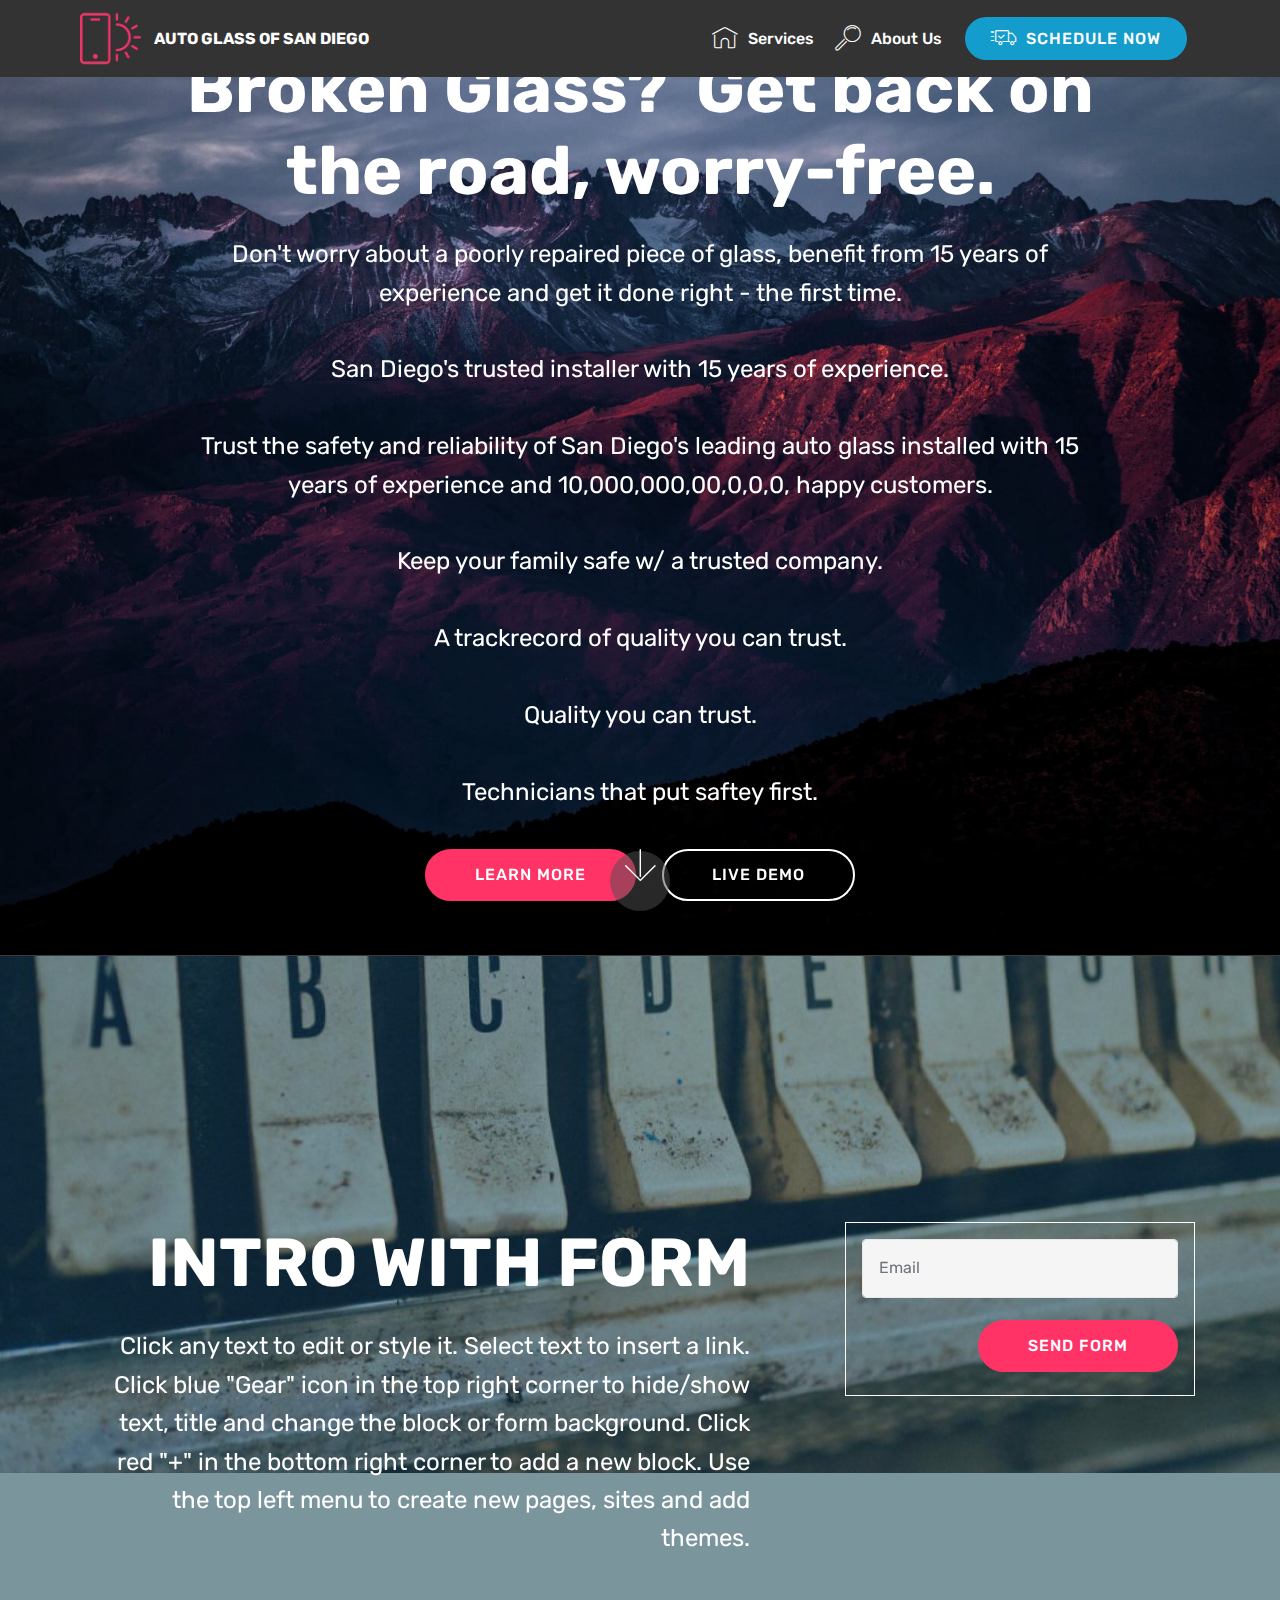
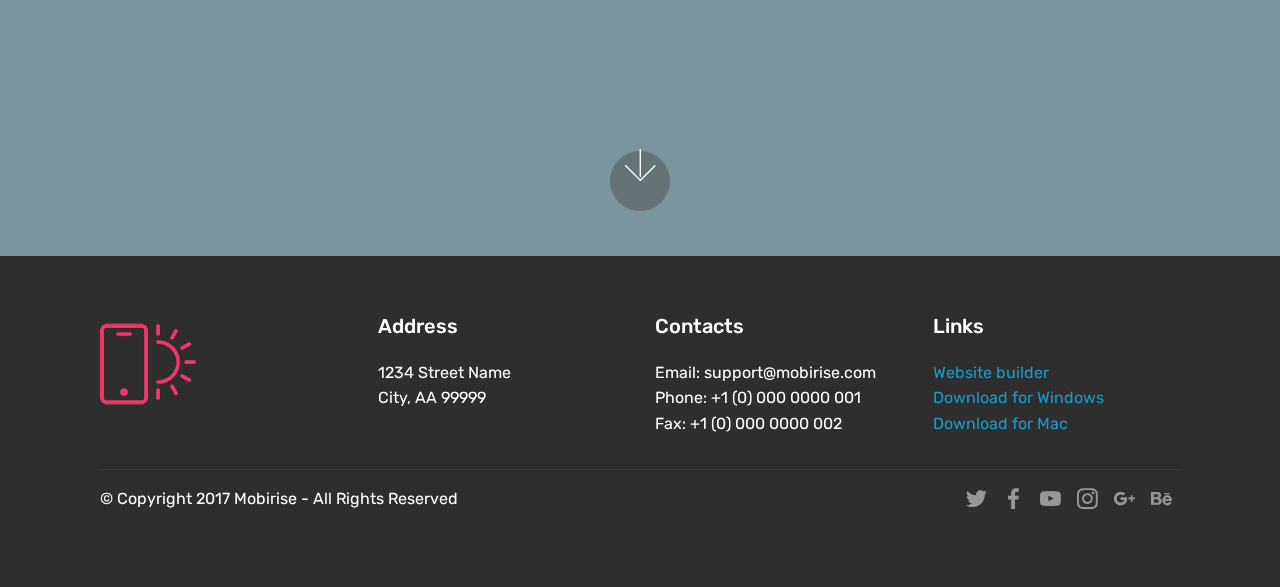
==== index.html @ fe8b9c2e "create github pages" ====
<!DOCTYPE html>
<html >
<head>
  <!-- Site made with Mobirise Website Builder v4.8.4, https://mobirise.com -->
  <meta charset="UTF-8">
  <meta http-equiv="X-UA-Compatible" content="IE=edge">
  <meta name="generator" content="Mobirise v4.8.4, mobirise.com">
  <meta name="viewport" content="width=device-width, initial-scale=1, minimum-scale=1">
  <link rel="shortcut icon" href="assets/images/logo2.png" type="image/x-icon">
  <meta name="description" content="">
  <title>Home</title>
  <link rel="stylesheet" href="assets/web/assets/mobirise-icons/mobirise-icons.css">
  <link rel="stylesheet" href="assets/tether/tether.min.css">
  <link rel="stylesheet" href="assets/bootstrap/css/bootstrap.min.css">
  <link rel="stylesheet" href="assets/bootstrap/css/bootstrap-grid.min.css">
  <link rel="stylesheet" href="assets/bootstrap/css/bootstrap-reboot.min.css">
  <link rel="stylesheet" href="assets/dropdown/css/style.css">
  <link rel="stylesheet" href="assets/socicon/css/styles.css">
  <link rel="stylesheet" href="assets/theme/css/style.css">
  <link rel="stylesheet" href="assets/mobirise/css/mbr-additional.css" type="text/css">
  
  
  
</head>
<body>
  <section class="menu cid-qTkzRZLJNu" once="menu" id="menu1-0">

    

    <nav class="navbar navbar-expand beta-menu navbar-dropdown align-items-center navbar-fixed-top navbar-toggleable-sm">
        <button class="navbar-toggler navbar-toggler-right" type="button" data-toggle="collapse" data-target="#navbarSupportedContent" aria-controls="navbarSupportedContent" aria-expanded="false" aria-label="Toggle navigation">
            <div class="hamburger">
                <span></span>
                <span></span>
                <span></span>
                <span></span>
            </div>
        </button>
        <div class="menu-logo">
            <div class="navbar-brand">
                <span class="navbar-logo">
                    <a href="https://mobirise.com">
                         <img src="assets/images/logo2.png" alt="Mobirise" style="height: 3.8rem;">
                    </a>
                </span>
                <span class="navbar-caption-wrap"><a class="navbar-caption text-white display-4" href="https://mobirise.com">
                        AUTO GLASS OF SAN DIEGO<br></a></span>
            </div>
        </div>
        <div class="collapse navbar-collapse" id="navbarSupportedContent">
            <ul class="navbar-nav nav-dropdown" data-app-modern-menu="true">
                <li class="nav-item">
                    <a class="nav-link link text-white display-4" href="https://mobirise.com">
                        <span class="mbri-home mbr-iconfont mbr-iconfont-btn"></span>
                        Services
                    </a>
                </li>
                <li class="nav-item">
                    <a class="nav-link link text-white display-4" href="https://mobirise.com">
                        <span class="mbri-search mbr-iconfont mbr-iconfont-btn"></span>
                        About Us
                    </a>
                </li>
            </ul>
            <div class="navbar-buttons mbr-section-btn"><a class="btn btn-sm btn-primary display-4" href="https://mobirise.com"><span class="mbri-delivery mbr-iconfont mbr-iconfont-btn"></span>
                    SCHEDULE NOW</a></div>
        </div>
    </nav>
</section>

<section class="engine"><a href="https://mobirise.info/j">website templates</a></section><section class="cid-qTkA127IK8 mbr-fullscreen mbr-parallax-background" id="header2-1">

    

    

    <div class="container align-center">
        <div class="row justify-content-md-center">
            <div class="mbr-white col-md-10">
                <h1 class="mbr-section-title mbr-bold pb-3 mbr-fonts-style display-1">Broken Glass? &nbsp;Get back on the road, worry-free.</h1>
                
                <p class="mbr-text pb-3 mbr-fonts-style display-5">Don't worry about a poorly repaired piece of glass, benefit from 15 years of experience and get it done right - the first time.<br><br>San Diego's trusted installer with 15 years of experience.<br><br>Trust the safety and reliability of San Diego's leading auto glass installed with 15 years of experience and 10,000,000,00,0,0,0, happy customers.<br><br>Keep your family safe w/ a trusted company.<br><br>A trackrecord of quality you can trust.<br><br>Quality you can trust.<br><br>Technicians that put saftey first.</p>
                <div class="mbr-section-btn">
                    <a class="btn btn-md btn-secondary display-4" href="https://mobirise.com">LEARN MORE</a>
                    <a class="btn btn-md btn-white-outline display-4" href="https://mobirise.com">LIVE DEMO</a>
                </div>
            </div>
        </div>
    </div>
    <div class="mbr-arrow hidden-sm-down" aria-hidden="true">
        <a href="#next">
            <i class="mbri-down mbr-iconfont"></i>
        </a>
    </div>
</section>

<section class="cid-r5sbjHUv2R mbr-fullscreen mbr-parallax-background" id="header15-3">

    

    <div class="mbr-overlay" style="opacity: 0.5; background-color: rgb(7, 59, 76);"></div>

    <div class="container align-right">
<div class="row">
    <div class="mbr-white col-lg-8 col-md-7 content-container">
        <h1 class="mbr-section-title mbr-bold pb-3 mbr-fonts-style display-1">
            INTRO WITH FORM
        </h1>
        <p class="mbr-text pb-3 mbr-fonts-style display-5">
            Click any text to edit or style it. Select text to insert a link. Click blue "Gear" icon in the top right corner to hide/show  text, title and change the block or form background. Click red "+" in the bottom right corner to add a new block. Use the top left menu to create new pages, sites and add themes.
        </p>
    </div>
    <div class="col-lg-4 col-md-5">
    <div class="form-container">
        <div class="media-container-column" data-form-type="formoid">
            <div data-form-alert="" hidden="" class="align-center">Thanks for filling out the form!</div>
            <form class="mbr-form" action="https://mobirise.com/" method="post" data-form-title="Mobirise Form"><input type="hidden" name="email" data-form-email="true" value="3e4WrwAV7sE/ID0/mLafmsdgfVovtnR/vdT2NYlxgsZrg+glhoU1zg0TauRGoYJUmxl0u4r6JF0BddhbuCt4TTZa78RKH15uLAjTuZH1myWaLC6P91YH27KJwqN+ARvd">
                
                <div data-for="email">
                    <div class="form-group">
                        <input type="email" class="form-control px-3" name="email" data-form-field="Email" placeholder="Email" required="" id="email-header15-3">
                    </div>
                </div>
                
                
                <span class="input-group-btn">
                    <button href="" type="submit" class="btn btn-secondary btn-form display-4">SEND FORM</button>
                </span>
            </form>
        </div>
    </div>
    </div>
</div>
    </div>
    <div class="mbr-arrow hidden-sm-down" aria-hidden="true">
        <a href="#next">
            <i class="mbri-down mbr-iconfont"></i>
        </a>
    </div>
</section>

<section class="cid-qTkAaeaxX5" id="footer1-2">

    

    

    <div class="container">
        <div class="media-container-row content text-white">
            <div class="col-12 col-md-3">
                <div class="media-wrap">
                    <a href="https://mobirise.com/">
                        <img src="assets/images/logo2.png" alt="Mobirise">
                    </a>
                </div>
            </div>
            <div class="col-12 col-md-3 mbr-fonts-style display-7">
                <h5 class="pb-3">
                    Address
                </h5>
                <p class="mbr-text">
                    1234 Street Name
                    <br>City, AA 99999
                </p>
            </div>
            <div class="col-12 col-md-3 mbr-fonts-style display-7">
                <h5 class="pb-3">
                    Contacts
                </h5>
                <p class="mbr-text">
                    Email: support@mobirise.com
                    <br>Phone: +1 (0) 000 0000 001
                    <br>Fax: +1 (0) 000 0000 002
                </p>
            </div>
            <div class="col-12 col-md-3 mbr-fonts-style display-7">
                <h5 class="pb-3">
                    Links
                </h5>
                <p class="mbr-text">
                    <a class="text-primary" href="https://mobirise.com/">Website builder</a>
                    <br><a class="text-primary" href="https://mobirise.com/mobirise-free-win.zip">Download for Windows</a>
                    <br><a class="text-primary" href="https://mobirise.com/mobirise-free-mac.zip">Download for Mac</a>
                </p>
            </div>
        </div>
        <div class="footer-lower">
            <div class="media-container-row">
                <div class="col-sm-12">
                    <hr>
                </div>
            </div>
            <div class="media-container-row mbr-white">
                <div class="col-sm-6 copyright">
                    <p class="mbr-text mbr-fonts-style display-7">
                        © Copyright 2017 Mobirise - All Rights Reserved
                    </p>
                </div>
                <div class="col-md-6">
                    <div class="social-list align-right">
                        <div class="soc-item">
                            <a href="https://twitter.com/mobirise" target="_blank">
                                <span class="socicon-twitter socicon mbr-iconfont mbr-iconfont-social"></span>
                            </a>
                        </div>
                        <div class="soc-item">
                            <a href="https://www.facebook.com/pages/Mobirise/1616226671953247" target="_blank">
                                <span class="socicon-facebook socicon mbr-iconfont mbr-iconfont-social"></span>
                            </a>
                        </div>
                        <div class="soc-item">
                            <a href="https://www.youtube.com/c/mobirise" target="_blank">
                                <span class="socicon-youtube socicon mbr-iconfont mbr-iconfont-social"></span>
                            </a>
                        </div>
                        <div class="soc-item">
                            <a href="https://instagram.com/mobirise" target="_blank">
                                <span class="socicon-instagram socicon mbr-iconfont mbr-iconfont-social"></span>
                            </a>
                        </div>
                        <div class="soc-item">
                            <a href="https://plus.google.com/u/0/+Mobirise" target="_blank">
                                <span class="socicon-googleplus socicon mbr-iconfont mbr-iconfont-social"></span>
                            </a>
                        </div>
                        <div class="soc-item">
                            <a href="https://www.behance.net/Mobirise" target="_blank">
                                <span class="socicon-behance socicon mbr-iconfont mbr-iconfont-social"></span>
                            </a>
                        </div>
                    </div>
                </div>
            </div>
        </div>
    </div>
</section>


  <script src="assets/web/assets/jquery/jquery.min.js"></script>
  <script src="assets/popper/popper.min.js"></script>
  <script src="assets/tether/tether.min.js"></script>
  <script src="assets/bootstrap/js/bootstrap.min.js"></script>
  <script src="assets/smoothscroll/smooth-scroll.js"></script>
  <script src="assets/dropdown/js/script.min.js"></script>
  <script src="assets/touchswipe/jquery.touch-swipe.min.js"></script>
  <script src="assets/parallax/jarallax.min.js"></script>
  <script src="assets/theme/js/script.js"></script>
  <script src="assets/formoid/formoid.min.js"></script>
  
  
</body>
</html>
---- assets/web/assets/mobirise-icons/mobirise-icons.css ----
@font-face {
  font-family: 'MobiriseIcons';
  src:  url('mobirise-icons.eot?spat4u');
  src:  url('mobirise-icons.eot?spat4u#iefix') format('embedded-opentype'),
    url('mobirise-icons.ttf?spat4u') format('truetype'),
    url('mobirise-icons.woff?spat4u') format('woff'),
    url('mobirise-icons.svg?spat4u#MobiriseIcons') format('svg');
  font-weight: normal;
  font-style: normal;
}

[class^="mbri-"], [class*=" mbri-"] {
  /* use !important to prevent issues with browser extensions that change fonts */
  font-family: MobiriseIcons !important;
  speak: none;
  font-style: normal;
  font-weight: normal;
  font-variant: normal;
  text-transform: none;
  line-height: 1;

  /* Better Font Rendering =========== */
  -webkit-font-smoothing: antialiased;
  -moz-osx-font-smoothing: grayscale;
}

.mbri-add-submenu:before {
  content: "\e900";
}
.mbri-alert:before {
  content: "\e901";
}
.mbri-align-center:before {
  content: "\e902";
}
.mbri-align-justify:before {
  content: "\e903";
}
.mbri-align-left:before {
  content: "\e904";
}
.mbri-align-right:before {
  content: "\e905";
}
.mbri-android:before {
  content: "\e906";
}
.mbri-apple:before {
  content: "\e907";
}
.mbri-arrow-down:before {
  content: "\e908";
}
.mbri-arrow-next:before {
  content: "\e909";
}
.mbri-arrow-prev:before {
  content: "\e90a";
}
.mbri-arrow-up:before {
  content: "\e90b";
}
.mbri-bold:before {
  content: "\e90c";
}
.mbri-bookmark:before {
  content: "\e90d";
}
.mbri-bootstrap:before {
  content: "\e90e";
}
.mbri-briefcase:before {
  content: "\e90f";
}
.mbri-browse:before {
  content: "\e910";
}
.mbri-bulleted-list:before {
  content: "\e911";
}
.mbri-calendar:before {
  content: "\e912";
}
.mbri-camera:before {
  content: "\e913";
}
.mbri-cart-add:before {
  content: "\e914";
}
.mbri-cart-full:before {
  content: "\e915";
}
.mbri-cash:before {
  content: "\e916";
}
.mbri-change-style:before {
  content: "\e917";
}
.mbri-chat:before {
  content: "\e918";
}
.mbri-clock:before {
  content: "\e919";
}
.mbri-close:before {
  content: "\e91a";
}
.mbri-cloud:before {
  content: "\e91b";
}
.mbri-code:before {
  content: "\e91c";
}
.mbri-contact-form:before {
  content: "\e91d";
}
.mbri-credit-card:before {
  content: "\e91e";
}
.mbri-cursor-click:before {
  content: "\e91f";
}
.mbri-cust-feedback:before {
  content: "\e920";
}
.mbri-database:before {
  content: "\e921";
}
.mbri-delivery:before {
  content: "\e922";
}
.mbri-desktop:before {
  content: "\e923";
}
.mbri-devices:before {
  content: "\e924";
}
.mbri-down:before {
  content: "\e925";
}
.mbri-download:before {
  content: "\e989";
}
.mbri-drag-n-drop:before {
  content: "\e927";
}
.mbri-drag-n-drop2:before {
  content: "\e928";
}
.mbri-edit:before {
  content: "\e929";
}
.mbri-edit2:before {
  content: "\e92a";
}
.mbri-error:before {
  content: "\e92b";
}
.mbri-extension:before {
  content: "\e92c";
}
.mbri-features:before {
  content: "\e92d";
}
.mbri-file:before {
  content: "\e92e";
}
.mbri-flag:before {
  content: "\e92f";
}
.mbri-folder:before {
  content: "\e930";
}
.mbri-gift:before {
  content: "\e931";
}
.mbri-github:before {
  content: "\e932";
}
.mbri-globe:before {
  content: "\e933";
}
.mbri-globe-2:before {
  content: "\e934";
}
.mbri-growing-chart:before {
  content: "\e935";
}
.mbri-hearth:before {
  content: "\e936";
}
.mbri-help:before {
  content: "\e937";
}
.mbri-home:before {
  content: "\e938";
}
.mbri-hot-cup:before {
  content: "\e939";
}
.mbri-idea:before {
  content: "\e93a";
}
.mbri-image-gallery:before {
  content: "\e93b";
}
.mbri-image-slider:before {
  content: "\e93c";
}
.mbri-info:before {
  content: "\e93d";
}
.mbri-italic:before {
  content: "\e93e";
}
.mbri-key:before {
  content: "\e93f";
}
.mbri-laptop:before {
  content: "\e940";
}
.mbri-layers:before {
  content: "\e941";
}
.mbri-left-right:before {
  content: "\e942";
}
.mbri-left:before {
  content: "\e943";
}
.mbri-letter:before {
  content: "\e944";
}
.mbri-like:before {
  content: "\e945";
}
.mbri-link:before {
  content: "\e946";
}
.mbri-lock:before {
  content: "\e947";
}
.mbri-login:before {
  content: "\e948";
}
.mbri-logout:before {
  content: "\e949";
}
.mbri-magic-stick:before {
  content: "\e94a";
}
.mbri-map-pin:before {
  content: "\e94b";
}
.mbri-menu:before {
  content: "\e94c";
}
.mbri-mobile:before {
  content: "\e94d";
}
.mbri-mobile2:before {
  content: "\e94e";
}
.mbri-mobirise:before {
  content: "\e94f";
}
.mbri-more-horizontal:before {
  content: "\e950";
}
.mbri-more-vertical:before {
  content: "\e951";
}
.mbri-music:before {
  content: "\e952";
}
.mbri-new-file:before {
  content: "\e953";
}
.mbri-numbered-list:before {
  content: "\e954";
}
.mbri-opened-folder:before {
  content: "\e955";
}
.mbri-pages:before {
  content: "\e956";
}
.mbri-paper-plane:before {
  content: "\e957";
}
.mbri-paperclip:before {
  content: "\e958";
}
.mbri-photo:before {
  content: "\e959";
}
.mbri-photos:before {
  content: "\e95a";
}
.mbri-pin:before {
  content: "\e95b";
}
.mbri-play:before {
  content: "\e95c";
}
.mbri-plus:before {
  content: "\e95d";
}
.mbri-preview:before {
  content: "\e95e";
}
.mbri-print:before {
  content: "\e95f";
}
.mbri-protect:before {
  content: "\e960";
}
.mbri-question:before {
  content: "\e961";
}
.mbri-quote-left:before {
  content: "\e962";
}
.mbri-quote-right:before {
  content: "\e963";
}
.mbri-refresh:before {
  content: "\e964";
}
.mbri-responsive:before {
  content: "\e965";
}
.mbri-right:before {
  content: "\e966";
}
.mbri-rocket:before {
  content: "\e967";
}
.mbri-sad-face:before {
  content: "\e968";
}
.mbri-sale:before {
  content: "\e969";
}
.mbri-save:before {
  content: "\e96a";
}
.mbri-search:before {
  content: "\e96b";
}
.mbri-setting:before {
  content: "\e96c";
}
.mbri-setting2:before {
  content: "\e96d";
}
.mbri-setting3:before {
  content: "\e96e";
}
.mbri-share:before {
  content: "\e96f";
}
.mbri-shopping-bag:before {
  content: "\e970";
}
.mbri-shopping-basket:before {
  content: "\e971";
}
.mbri-shopping-cart:before {
  content: "\e972";
}
.mbri-sites:before {
  content: "\e973";
}
.mbri-smile-face:before {
  content: "\e974";
}
.mbri-speed:before {
  content: "\e975";
}
.mbri-star:before {
  content: "\e976";
}
.mbri-success:before {
  content: "\e977";
}
.mbri-sun:before {
  content: "\e978";
}
.mbri-sun2:before {
  content: "\e979";
}
.mbri-tablet:before {
  content: "\e97a";
}
.mbri-tablet-vertical:before {
  content: "\e97b";
}
.mbri-target:before {
  content: "\e97c";
}
.mbri-timer:before {
  content: "\e97d";
}
.mbri-to-ftp:before {
  content: "\e97e";
}
.mbri-to-local-drive:before {
  content: "\e97f";
}
.mbri-touch-swipe:before {
  content: "\e980";
}
.mbri-touch:before {
  content: "\e981";
}
.mbri-trash:before {
  content: "\e982";
}
.mbri-underline:before {
  content: "\e983";
}
.mbri-unlink:before {
  content: "\e984";
}
.mbri-unlock:before {
  content: "\e985";
}
.mbri-up-down:before {
  content: "\e986";
}
.mbri-up:before {
  content: "\e987";
}
.mbri-update:before {
  content: "\e988";
}
.mbri-upload:before {
 content: "\e926"; 
}
.mbri-user:before {
  content: "\e98a";
}
.mbri-user2:before {
  content: "\e98b";
}
.mbri-users:before {
  content: "\e98c";
}
.mbri-video:before {
  content: "\e98d";
}
.mbri-video-play:before {
  content: "\e98e";
}
.mbri-watch:before {
  content: "\e98f";
}
.mbri-website-theme:before {
  content: "\e990";
}
.mbri-wifi:before {
  content: "\e991";
}
.mbri-windows:before {
  content: "\e992";
}
.mbri-zoom-out:before {
  content: "\e993";
}
.mbri-redo:before {
  content: "\e994";
}
.mbri-undo:before {
  content: "\e995";
}
---- assets/dropdown/css/style.css ----
.navbar-dropdown {
  left: 0;
  padding: 0;
  position: absolute;
  right: 0;
  top: 0;
  transition: all 0.45s ease;
  z-index: 1030;
  background: #282828; }
  .navbar-dropdown .navbar-logo {
    margin-right: 0.8rem;
    transition: margin 0.3s ease-in-out;
    vertical-align: middle; }
    .navbar-dropdown .navbar-logo img {
      height: 3.125rem;
      transition: all 0.3s ease-in-out; }
    .navbar-dropdown .navbar-logo.mbr-iconfont {
      font-size: 3.125rem;
      line-height: 3.125rem; }
  .navbar-dropdown .navbar-caption {
    font-weight: 700;
    white-space: normal;
    vertical-align: -4px;
    line-height: 3.125rem !important; }
    .navbar-dropdown .navbar-caption, .navbar-dropdown .navbar-caption:hover {
      color: inherit;
      text-decoration: none; }
  .navbar-dropdown .mbr-iconfont + .navbar-caption {
    vertical-align: -1px; }
  .navbar-dropdown.navbar-fixed-top {
    position: fixed; }
  .navbar-dropdown .navbar-brand span {
    vertical-align: -4px; }
  .navbar-dropdown.bg-color.transparent {
    background: none; }
  .navbar-dropdown.navbar-short .navbar-brand {
    padding: 0.625rem 0; }
    .navbar-dropdown.navbar-short .navbar-brand span {
      vertical-align: -1px; }
  .navbar-dropdown.navbar-short .navbar-caption {
    line-height: 2.375rem !important;
    vertical-align: -2px; }
  .navbar-dropdown.navbar-short .navbar-logo {
    margin-right: 0.5rem; }
    .navbar-dropdown.navbar-short .navbar-logo img {
      height: 2.375rem; }
    .navbar-dropdown.navbar-short .navbar-logo.mbr-iconfont {
      font-size: 2.375rem;
      line-height: 2.375rem; }
  .navbar-dropdown.navbar-short .mbr-table-cell {
    height: 3.625rem; }
  .navbar-dropdown .navbar-close {
    left: 0.6875rem;
    position: fixed;
    top: 0.75rem;
    z-index: 1000; }
  .navbar-dropdown .hamburger-icon {
    content: "";
    display: inline-block;
    vertical-align: middle;
    width: 16px;
    -webkit-box-shadow: 0 -6px 0 1px #282828,0 0 0 1px #282828,0 6px 0 1px #282828;
    -moz-box-shadow: 0 -6px 0 1px #282828,0 0 0 1px #282828,0 6px 0 1px #282828;
    box-shadow: 0 -6px 0 1px #282828,0 0 0 1px #282828,0 6px 0 1px #282828; }

.dropdown-menu .dropdown-toggle[data-toggle="dropdown-submenu"]::after {
  border-bottom: 0.35em solid transparent;
  border-left: 0.35em solid;
  border-right: 0;
  border-top: 0.35em solid transparent;
  margin-left: 0.3rem; }

.dropdown-menu .dropdown-item:focus {
  outline: 0; }

.nav-dropdown {
  font-size: 0.75rem;
  font-weight: 500;
  height: auto !important; }
  .nav-dropdown .nav-btn {
    padding-left: 1rem; }
  .nav-dropdown .link {
    margin: .667em 1.667em;
    font-weight: 500;
    padding: 0;
    transition: color .2s ease-in-out; }
    .nav-dropdown .link.dropdown-toggle {
      margin-right: 2.583em; }
      .nav-dropdown .link.dropdown-toggle::after {
        margin-left: .25rem;
        border-top: 0.35em solid;
        border-right: 0.35em solid transparent;
        border-left: 0.35em solid transparent;
        border-bottom: 0; }
      .nav-dropdown .link.dropdown-toggle[aria-expanded="true"] {
        margin: 0;
        padding: 0.667em 3.263em  0.667em 1.667em; }
  .nav-dropdown .link::after,
  .nav-dropdown .dropdown-item::after {
    color: inherit; }
  .nav-dropdown .btn {
    font-size: 0.75rem;
    font-weight: 700;
    letter-spacing: 0;
    margin-bottom: 0;
    padding-left: 1.25rem;
    padding-right: 1.25rem; }
  .nav-dropdown .dropdown-menu {
    border-radius: 0;
    border: 0;
    left: 0;
    margin: 0;
    padding-bottom: 1.25rem;
    padding-top: 1.25rem;
    position: relative; }
  .nav-dropdown .dropdown-submenu {
    margin-left: 0.125rem;
    top: 0; }
  .nav-dropdown .dropdown-item {
    font-weight: 500;
    line-height: 2;
    padding: 0.3846em 4.615em 0.3846em 1.5385em;
    position: relative;
    transition: color .2s ease-in-out, background-color .2s ease-in-out; }
    .nav-dropdown .dropdown-item::after {
      margin-top: -0.3077em;
      position: absolute;
      right: 1.1538em;
      top: 50%; }
    .nav-dropdown .dropdown-item:focus, .nav-dropdown .dropdown-item:hover {
      background: none; }

@media (max-width: 767px) {
  .nav-dropdown.navbar-toggleable-sm {
    bottom: 0;
    display: none;
    left: 0;
    overflow-x: hidden;
    position: fixed;
    top: 0;
    transform: translateX(-100%);
    -ms-transform: translateX(-100%);
    -webkit-transform: translateX(-100%);
    width: 18.75rem;
    z-index: 999; } }
.nav-dropdown.navbar-toggleable-xl {
  bottom: 0;
  display: none;
  left: 0;
  overflow-x: hidden;
  position: fixed;
  top: 0;
  transform: translateX(-100%);
  -ms-transform: translateX(-100%);
  -webkit-transform: translateX(-100%);
  width: 18.75rem;
  z-index: 999; }

.nav-dropdown-sm {
  display: block !important;
  overflow-x: hidden;
  overflow: auto;
  padding-top: 3.875rem; }
  .nav-dropdown-sm::after {
    content: "";
    display: block;
    height: 3rem;
    width: 100%; }
  .nav-dropdown-sm.collapse.in ~ .navbar-close {
    display: block !important; }
  .nav-dropdown-sm.collapsing, .nav-dropdown-sm.collapse.in {
    transform: translateX(0);
    -ms-transform: translateX(0);
    -webkit-transform: translateX(0);
    transition: all 0.25s ease-out;
    -webkit-transition: all 0.25s ease-out;
    background: #282828; }
  .nav-dropdown-sm.collapsing[aria-expanded="false"] {
    transform: translateX(-100%);
    -ms-transform: translateX(-100%);
    -webkit-transform: translateX(-100%); }
  .nav-dropdown-sm .nav-item {
    display: block;
    margin-left: 0 !important;
    padding-left: 0; }
  .nav-dropdown-sm .link,
  .nav-dropdown-sm .dropdown-item {
    border-top: 1px dotted rgba(255, 255, 255, 0.1);
    font-size: 0.8125rem;
    line-height: 1.6;
    margin: 0 !important;
    padding: 0.875rem 2.4rem 0.875rem 1.5625rem !important;
    position: relative;
    white-space: normal; }
    .nav-dropdown-sm .link:focus, .nav-dropdown-sm .link:hover,
    .nav-dropdown-sm .dropdown-item:focus,
    .nav-dropdown-sm .dropdown-item:hover {
      background: rgba(0, 0, 0, 0.2) !important;
      color: #c0a375; }
  .nav-dropdown-sm .nav-btn {
    position: relative;
    padding: 1.5625rem 1.5625rem 0 1.5625rem; }
    .nav-dropdown-sm .nav-btn::before {
      border-top: 1px dotted rgba(255, 255, 255, 0.1);
      content: "";
      left: 0;
      position: absolute;
      top: 0;
      width: 100%; }
    .nav-dropdown-sm .nav-btn + .nav-btn {
      padding-top: 0.625rem; }
      .nav-dropdown-sm .nav-btn + .nav-btn::before {
        display: none; }
  .nav-dropdown-sm .btn {
    padding: 0.625rem 0; }
  .nav-dropdown-sm .dropdown-toggle[data-toggle="dropdown-submenu"]::after {
    margin-left: .25rem;
    border-top: 0.35em solid;
    border-right: 0.35em solid transparent;
    border-left: 0.35em solid transparent;
    border-bottom: 0; }
  .nav-dropdown-sm .dropdown-toggle[data-toggle="dropdown-submenu"][aria-expanded="true"]::after {
    border-top: 0;
    border-right: 0.35em solid transparent;
    border-left: 0.35em solid transparent;
    border-bottom: 0.35em solid; }
  .nav-dropdown-sm .dropdown-menu {
    margin: 0;
    padding: 0;
    position: relative;
    top: 0;
    left: 0;
    width: 100%;
    border: 0;
    float: none;
    border-radius: 0;
    background: none; }
  .nav-dropdown-sm .dropdown-submenu {
    left: 100%;
    margin-left: 0.125rem;
    margin-top: -1.25rem;
    top: 0; }

.navbar-toggleable-sm .nav-dropdown .dropdown-menu {
  position: absolute; }

.navbar-toggleable-sm .nav-dropdown .dropdown-submenu {
  left: 100%;
  margin-left: 0.125rem;
  margin-top: -1.25rem;
  top: 0; }

.navbar-toggleable-sm.opened .nav-dropdown .dropdown-menu {
  position: relative; }

.navbar-toggleable-sm.opened .nav-dropdown .dropdown-submenu {
  left: 0;
  margin-left: 00rem;
  margin-top: 0rem;
  top: 0; }

.is-builder .nav-dropdown.collapsing {
  transition: none !important; }

/*# sourceMappingURL=style.css.map */
---- assets/socicon/css/styles.css ----
@charset "UTF-8";

@font-face {
  font-family: "socicon";
  src:url("../fonts/socicon.eot");
  src:url("../fonts/socicon.eot?#iefix") format("embedded-opentype"),
    url("../fonts/socicon.woff") format("woff"),
    url("../fonts/socicon.ttf") format("truetype"),
    url("../fonts/socicon.svg#socicon") format("svg");
  font-weight: normal;
  font-style: normal;

}

[data-icon]:before {
  font-family: "socicon" !important;
  content: attr(data-icon);
  font-style: normal !important;
  font-weight: normal !important;
  font-variant: normal !important;
  text-transform: none !important;
  speak: none;
  line-height: 1;
  -webkit-font-smoothing: antialiased;
  -moz-osx-font-smoothing: grayscale;
}

[class^="socicon-"]:before,
[class*=" socicon-"]:before {
  font-family: "socicon" !important;
  font-style: normal !important;
  font-weight: normal !important;
  font-variant: normal !important;
  text-transform: none !important;
  speak: none;
  line-height: 1;
  -webkit-font-smoothing: antialiased;
  -moz-osx-font-smoothing: grayscale;
}

.socicon-modelmayhem:before {
  content: "\e000";
}
.socicon-mixcloud:before {
  content: "\e001";
}
.socicon-drupal:before {
  content: "\e002";
}
.socicon-swarm:before {
  content: "\e003";
}
.socicon-istock:before {
  content: "\e004";
}
.socicon-yammer:before {
  content: "\e005";
}
.socicon-ello:before {
  content: "\e006";
}
.socicon-stackoverflow:before {
  content: "\e007";
}
.socicon-persona:before {
  content: "\e008";
}
.socicon-triplej:before {
  content: "\e009";
}
.socicon-houzz:before {
  content: "\e00a";
}
.socicon-rss:before {
  content: "\e00b";
}
.socicon-paypal:before {
  content: "\e00c";
}
.socicon-odnoklassniki:before {
  content: "\e00d";
}
.socicon-airbnb:before {
  content: "\e00e";
}
.socicon-periscope:before {
  content: "\e00f";
}
.socicon-outlook:before {
  content: "\e010";
}
.socicon-coderwall:before {
  content: "\e011";
}
.socicon-tripadvisor:before {
  content: "\e012";
}
.socicon-appnet:before {
  content: "\e013";
}
.socicon-goodreads:before {
  content: "\e014";
}
.socicon-tripit:before {
  content: "\e015";
}
.socicon-lanyrd:before {
  content: "\e016";
}
.socicon-slideshare:before {
  content: "\e017";
}
.socicon-buffer:before {
  content: "\e018";
}
.socicon-disqus:before {
  content: "\e019";
}
.socicon-vkontakte:before {
  content: "\e01a";
}
.socicon-whatsapp:before {
  content: "\e01b";
}
.socicon-patreon:before {
  content: "\e01c";
}
.socicon-storehouse:before {
  content: "\e01d";
}
.socicon-pocket:before {
  content: "\e01e";
}
.socicon-mail:before {
  content: "\e01f";
}
.socicon-blogger:before {
  content: "\e020";
}
.socicon-technorati:before {
  content: "\e021";
}
.socicon-reddit:before {
  content: "\e022";
}
.socicon-dribbble:before {
  content: "\e023";
}
.socicon-stumbleupon:before {
  content: "\e024";
}
.socicon-digg:before {
  content: "\e025";
}
.socicon-envato:before {
  content: "\e026";
}
.socicon-behance:before {
  content: "\e027";
}
.socicon-delicious:before {
  content: "\e028";
}
.socicon-deviantart:before {
  content: "\e029";
}
.socicon-forrst:before {
  content: "\e02a";
}
.socicon-play:before {
  content: "\e02b";
}
.socicon-zerply:before {
  content: "\e02c";
}
.socicon-wikipedia:before {
  content: "\e02d";
}
.socicon-apple:before {
  content: "\e02e";
}
.socicon-flattr:before {
  content: "\e02f";
}
.socicon-github:before {
  content: "\e030";
}
.socicon-renren:before {
  content: "\e031";
}
.socicon-friendfeed:before {
  content: "\e032";
}
.socicon-newsvine:before {
  content: "\e033";
}
.socicon-identica:before {
  content: "\e034";
}
.socicon-bebo:before {
  content: "\e035";
}
.socicon-zynga:before {
  content: "\e036";
}
.socicon-steam:before {
  content: "\e037";
}
.socicon-xbox:before {
  content: "\e038";
}
.socicon-windows:before {
  content: "\e039";
}
.socicon-qq:before {
  content: "\e03a";
}
.socicon-douban:before {
  content: "\e03b";
}
.socicon-meetup:before {
  content: "\e03c";
}
.socicon-playstation:before {
  content: "\e03d";
}
.socicon-android:before {
  content: "\e03e";
}
.socicon-snapchat:before {
  content: "\e03f";
}
.socicon-twitter:before {
  content: "\e040";
}
.socicon-facebook:before {
  content: "\e041";
}
.socicon-googleplus:before {
  content: "\e042";
}
.socicon-pinterest:before {
  content: "\e043";
}
.socicon-foursquare:before {
  content: "\e044";
}
.socicon-yahoo:before {
  content: "\e045";
}
.socicon-skype:before {
  content: "\e046";
}
.socicon-yelp:before {
  content: "\e047";
}
.socicon-feedburner:before {
  content: "\e048";
}
.socicon-linkedin:before {
  content: "\e049";
}
.socicon-viadeo:before {
  content: "\e04a";
}
.socicon-xing:before {
  content: "\e04b";
}
.socicon-myspace:before {
  content: "\e04c";
}
.socicon-soundcloud:before {
  content: "\e04d";
}
.socicon-spotify:before {
  content: "\e04e";
}
.socicon-grooveshark:before {
  content: "\e04f";
}
.socicon-lastfm:before {
  content: "\e050";
}
.socicon-youtube:before {
  content: "\e051";
}
.socicon-vimeo:before {
  content: "\e052";
}
.socicon-dailymotion:before {
  content: "\e053";
}
.socicon-vine:before {
  content: "\e054";
}
.socicon-flickr:before {
  content: "\e055";
}
.socicon-500px:before {
  content: "\e056";
}
.socicon-wordpress:before {
  content: "\e058";
}
.socicon-tumblr:before {
  content: "\e059";
}
.socicon-twitch:before {
  content: "\e05a";
}
.socicon-8tracks:before {
  content: "\e05b";
}
.socicon-amazon:before {
  content: "\e05c";
}
.socicon-icq:before {
  content: "\e05d";
}
.socicon-smugmug:before {
  content: "\e05e";
}
.socicon-ravelry:before {
  content: "\e05f";
}
.socicon-weibo:before {
  content: "\e060";
}
.socicon-baidu:before {
  content: "\e061";
}
.socicon-angellist:before {
  content: "\e062";
}
.socicon-ebay:before {
  content: "\e063";
}
.socicon-imdb:before {
  content: "\e064";
}
.socicon-stayfriends:before {
  content: "\e065";
}
.socicon-residentadvisor:before {
  content: "\e066";
}
.socicon-google:before {
  content: "\e067";
}
.socicon-yandex:before {
  content: "\e068";
}
.socicon-sharethis:before {
  content: "\e069";
}
.socicon-bandcamp:before {
  content: "\e06a";
}
.socicon-itunes:before {
  content: "\e06b";
}
.socicon-deezer:before {
  content: "\e06c";
}
.socicon-telegram:before {
  content: "\e06e";
}
.socicon-openid:before {
  content: "\e06f";
}
.socicon-amplement:before {
  content: "\e070";
}
.socicon-viber:before {
  content: "\e071";
}
.socicon-zomato:before {
  content: "\e072";
}
.socicon-draugiem:before {
  content: "\e074";
}
.socicon-endomodo:before {
  content: "\e075";
}
.socicon-filmweb:before {
  content: "\e076";
}
.socicon-stackexchange:before {
  content: "\e077";
}
.socicon-wykop:before {
  content: "\e078";
}
.socicon-teamspeak:before {
  content: "\e079";
}
.socicon-teamviewer:before {
  content: "\e07a";
}
.socicon-ventrilo:before {
  content: "\e07b";
}
.socicon-younow:before {
  content: "\e07c";
}
.socicon-raidcall:before {
  content: "\e07d";
}
.socicon-mumble:before {
  content: "\e07e";
}
.socicon-medium:before {
  content: "\e06d";
}
.socicon-bebee:before {
  content: "\e07f";
}
.socicon-hitbox:before {
  content: "\e080";
}
.socicon-reverbnation:before {
  content: "\e081";
}
.socicon-formulr:before {
  content: "\e082";
}
.socicon-instagram:before {
  content: "\e057";
}
.socicon-battlenet:before {
  content: "\e083";
}
.socicon-chrome:before {
  content: "\e084";
}
.socicon-discord:before {
  content: "\e086";
}
.socicon-issuu:before {
  content: "\e087";
}
.socicon-macos:before {
  content: "\e088";
}
.socicon-firefox:before {
  content: "\e089";
}
.socicon-opera:before {
  content: "\e08d";
}
.socicon-keybase:before {
  content: "\e090";
}
.socicon-alliance:before {
  content: "\e091";
}
.socicon-livejournal:before {
  content: "\e092";
}
.socicon-googlephotos:before {
  content: "\e093";
}
.socicon-horde:before {
  content: "\e094";
}
.socicon-etsy:before {
  content: "\e095";
}
.socicon-zapier:before {
  content: "\e096";
}
.socicon-google-scholar:before {
  content: "\e097";
}
.socicon-researchgate:before {
  content: "\e098";
}
.socicon-wechat:before {
  content: "\e099";
}
.socicon-strava:before {
  content: "\e09a";
}
.socicon-line:before {
  content: "\e09b";
}
.socicon-lyft:before {
  content: "\e09c";
}
.socicon-uber:before {
  content: "\e09d";
}
.socicon-songkick:before {
  content: "\e09e";
}
.socicon-viewbug:before {
  content: "\e09f";
}
.socicon-googlegroups:before {
  content: "\e0a0";
}
.socicon-quora:before {
  content: "\e073";
}
.socicon-diablo:before {
  content: "\e085";
}
.socicon-blizzard:before {
  content: "\e0a1";
}
.socicon-hearthstone:before {
  content: "\e08b";
}
.socicon-heroes:before {
  content: "\e08a";
}
.socicon-overwatch:before {
  content: "\e08c";
}
.socicon-warcraft:before {
  content: "\e08e";
}
.socicon-starcraft:before {
  content: "\e08f";
}
.socicon-beam:before {
  content: "\e0a2";
}
.socicon-curse:before {
  content: "\e0a3";
}
.socicon-player:before {
  content: "\e0a4";
}
.socicon-streamjar:before {
  content: "\e0a5";
}
.socicon-nintendo:before {
  content: "\e0a6";
}
.socicon-hellocoton:before {
  content: "\e0a7";
}
---- assets/theme/css/style.css ----
/*!
 * Mobirise v4 theme (https://mobirise.com/)
 * Copyright 2017 Mobirise
 */section{background-color:#eeeeee}section,.container,.container-fluid{position:relative;word-wrap:break-word}a.mbr-iconfont:hover{text-decoration:none}.article .lead p,.article .lead ul,.article .lead ol,.article .lead pre,.article .lead blockquote{margin-bottom:0}a{font-style:normal;font-weight:400;cursor:pointer}a,a:hover{text-decoration:none}figure{margin-bottom:0}body{color:#232323}h1,h2,h3,h4,h5,h6,.h1,.h2,.h3,.h4,.h5,.h6,.display-1,.display-2,.display-3,.display-4{line-height:1;word-break:break-word;word-wrap:break-word}b,strong{font-weight:bold}blockquote{padding:10px 0 10px 20px;position:relative;border-left:2px solid;border-color:#ff3366}input:-webkit-autofill,input:-webkit-autofill:hover,input:-webkit-autofill:focus,input:-webkit-autofill:active{transition-delay:9999s;transition-property:background-color, color}textarea[type="hidden"]{display:none}body{position:relative}section{background-position:50% 50%;background-repeat:no-repeat;background-size:cover}section .mbr-background-video,section .mbr-background-video-preview{position:absolute;bottom:0;left:0;right:0;top:0}.hidden{visibility:hidden}.mbr-z-index20{z-index:20}/*! Base colors */.mbr-white{color:#ffffff}.mbr-black{color:#000000}.mbr-bg-white{background-color:#ffffff}.mbr-bg-black{background-color:#000000}/*! Text-aligns */.align-left{text-align:left}.align-center{text-align:center}.align-right{text-align:right}@media (max-width: 767px){.align-left,.align-center,.align-right,.mbr-section-btn,.mbr-section-title{text-align:center}}/*! Font-weight  */.mbr-light{font-weight:300}.mbr-regular{font-weight:400}.mbr-semibold{font-weight:500}.mbr-bold{font-weight:700}/*! Media  */.media-size-item{-webkit-flex:1 1 auto;-moz-flex:1 1 auto;-ms-flex:1 1 auto;-o-flex:1 1 auto;flex:1 1 auto}.media-content{-webkit-flex-basis:100%;flex-basis:100%}.media-container-row{display:-ms-flexbox;display:-webkit-flex;display:flex;-webkit-flex-direction:row;-ms-flex-direction:row;flex-direction:row;-webkit-flex-wrap:wrap;-ms-flex-wrap:wrap;flex-wrap:wrap;-webkit-justify-content:center;-ms-flex-pack:center;justify-content:center;-webkit-align-content:center;-ms-flex-line-pack:center;align-content:center;-webkit-align-items:start;-ms-flex-align:start;align-items:start}.media-container-row .media-size-item{width:400px}.media-container-column{display:-ms-flexbox;display:-webkit-flex;display:flex;-webkit-flex-direction:column;-ms-flex-direction:column;flex-direction:column;-webkit-flex-wrap:wrap;-ms-flex-wrap:wrap;flex-wrap:wrap;-webkit-justify-content:center;-ms-flex-pack:center;justify-content:center;-webkit-align-content:center;-ms-flex-line-pack:center;align-content:center;-webkit-align-items:stretch;-ms-flex-align:stretch;align-items:stretch}.media-container-column>*{width:100%}@media (min-width: 992px){.media-container-row{-webkit-flex-wrap:nowrap;-ms-flex-wrap:nowrap;flex-wrap:nowrap}}figure{overflow:hidden}figure[mbr-media-size]{transition:width 0.1s}.mbr-figure img,.mbr-figure iframe{display:block;width:100%}.card{background-color:transparent;border:none}.card-img{text-align:center;flex-shrink:0;-webkit-flex-shrink:0}.media{max-width:100%;margin:0 auto}.mbr-figure{-ms-flex-item-align:center;-ms-grid-row-align:center;-webkit-align-self:center;align-self:center}.media-container>div{max-width:100%}.mbr-figure img,.card-img img{width:100%}@media (max-width: 991px){.media-size-item{width:auto !important}.media{width:auto}.mbr-figure{width:100% !important}}/*! Buttons */.mbr-section-btn{margin-left:-.25rem;margin-right:-.25rem;font-size:0}nav .mbr-section-btn{margin-left:0rem;margin-right:0rem}/*! Btn icon margin */.btn .mbr-iconfont,.btn.btn-sm .mbr-iconfont{cursor:pointer;margin-right:0.5rem}.btn.btn-md .mbr-iconfont,.btn.btn-md .mbr-iconfont{margin-right:0.8rem}.mbr-regular{font-weight:400}.mbr-semibold{font-weight:500}.mbr-bold{font-weight:700}[type="submit"]{-webkit-appearance:none}/*! Full-screen */.mbr-fullscreen .mbr-overlay{min-height:100vh}.mbr-fullscreen{display:flex;display:-webkit-flex;display:-moz-flex;display:-ms-flex;display:-o-flex;align-items:center;-webkit-align-items:center;min-height:100vh;padding-top:3rem;padding-bottom:3rem}/*! Map */.map{height:25rem;position:relative}.map iframe{width:100%;height:100%}.form-asterisk{font-family:initial;position:absolute;top:-2px;font-weight:normal}/*! Scroll to top arrow */.mbr-arrow-up{bottom:25px;right:90px;position:fixed;text-align:right;z-index:5000;color:#ffffff;font-size:32px;transform:rotate(180deg);-webkit-transform:rotate(180deg)}.mbr-arrow-up a{background:rgba(0,0,0,0.2);border-radius:3px;color:#fff;display:inline-block;height:60px;width:60px;outline-style:none !important;position:relative;text-decoration:none;transition:all .3s ease-in-out;cursor:pointer;text-align:center}.mbr-arrow-up a:hover{background-color:rgba(0,0,0,0.4)}.mbr-arrow-up a i{line-height:60px}.mbr-arrow-up-icon{display:block;color:#fff}.mbr-arrow-up-icon::before{content:"\203a";display:inline-block;font-family:serif;font-size:32px;line-height:1;font-style:normal;position:relative;top:6px;left:-4px;-webkit-transform:rotate(-90deg);transform:rotate(-90deg)}/*! Arrow Down */.mbr-arrow{position:absolute;bottom:45px;left:50%;width:60px;height:60px;cursor:pointer;background-color:rgba(80,80,80,0.5);border-radius:50%;-webkit-transform:translateX(-50%);transform:translateX(-50%)}.mbr-arrow>a{display:inline-block;text-decoration:none;outline-style:none;-webkit-animation:arrowdown 1.7s ease-in-out infinite;animation:arrowdown 1.7s ease-in-out infinite}.mbr-arrow>a>i{position:absolute;top:-2px;left:15px;font-size:2rem}@keyframes arrowdown{0%{transform:translateY(0px);-webkit-transform:translateY(0px)}50%{transform:translateY(-5px);-webkit-transform:translateY(-5px)}100%{transform:translateY(0px);-webkit-transform:translateY(0px)}}@-webkit-keyframes arrowdown{0%{transform:translateY(0px);-webkit-transform:translateY(0px)}50%{transform:translateY(-5px);-webkit-transform:translateY(-5px)}100%{transform:translateY(0px);-webkit-transform:translateY(0px)}}@media (max-width: 500px){.mbr-arrow-up{left:50%;right:auto;transform:translateX(-50%) rotate(180deg);-webkit-transform:translateX(-50%) rotate(180deg)}}@keyframes gradient-animation{from{background-position:0% 100%;animation-timing-function:ease-in-out}to{background-position:100% 0%;animation-timing-function:ease-in-out}}@-webkit-keyframes gradient-animation{from{background-position:0% 100%;animation-timing-function:ease-in-out}to{background-position:100% 0%;animation-timing-function:ease-in-out}}.bg-gradient{background-size:200% 200%;animation:gradient-animation 5s infinite alternate;-webkit-animation:gradient-animation 5s infinite alternate}.menu .navbar-brand{display:-webkit-flex}.menu .navbar-brand span{display:flex;display:-webkit-flex}.menu .navbar-brand .navbar-caption-wrap{display:-webkit-flex}.menu .navbar-brand .navbar-logo img{display:-webkit-flex}@media (min-width: 768px) and (max-width: 991px){.menu .navbar-toggleable-sm .navbar-nav{display:-webkit-box;display:-webkit-flex;display:-ms-flexbox}}@media (min-width: 992px){.menu .navbar-nav.nav-dropdown{display:-webkit-flex}.menu .navbar-toggleable-sm .navbar-collapse{display:-webkit-flex !important}}.navbar{display:-webkit-flex;-webkit-flex-wrap:wrap;-webkit-align-items:center;-webkit-justify-content:space-between}.navbar-collapse{-webkit-flex-basis:100%;-webkit-flex-grow:1;-webkit-align-items:center}.nav-dropdown .link{padding:.667em 1.667em !important;margin:0 !important}.nav{display:-webkit-flex;-webkit-flex-wrap:wrap}.row{display:-webkit-flex;-webkit-flex-wrap:wrap}.justify-content-center{-webkit-justify-content:center}.form-inline{display:-webkit-flex;-webkit-flex-flow:row wrap;-webkit-align-items:center}.card-wrapper{flex:1;-webkit-flex:1}.carousel-control{display:-webkit-flex;-webkit-align-items:center;-webkit-justify-content:center}.carousel-controls{display:-webkit-flex}.media{display:-webkit-flex}
/*# sourceMappingURL=style.css.map */
.engine {
	position: absolute;
	text-indent: -2400px;
	text-align: center;
	padding: 0;
	top: 0;
	left: -2400px;
}
---- assets/mobirise/css/mbr-additional.css ----
@import url(https://fonts.googleapis.com/css?family=Rubik:300,300i,400,400i,500,500i,700,700i,900,900i);





body {
  font-style: normal;
  line-height: 1.5;
}
.mbr-section-title {
  font-style: normal;
  line-height: 1.2;
}
.mbr-section-subtitle {
  line-height: 1.3;
}
.mbr-text {
  font-style: normal;
  line-height: 1.6;
}
.display-1 {
  font-family: 'Rubik', sans-serif;
  font-size: 4.25rem;
}
.display-1 > .mbr-iconfont {
  font-size: 6.8rem;
}
.display-2 {
  font-family: 'Rubik', sans-serif;
  font-size: 3rem;
}
.display-2 > .mbr-iconfont {
  font-size: 4.8rem;
}
.display-4 {
  font-family: 'Rubik', sans-serif;
  font-size: 1rem;
}
.display-4 > .mbr-iconfont {
  font-size: 1.6rem;
}
.display-5 {
  font-family: 'Rubik', sans-serif;
  font-size: 1.5rem;
}
.display-5 > .mbr-iconfont {
  font-size: 2.4rem;
}
.display-7 {
  font-family: 'Rubik', sans-serif;
  font-size: 1rem;
}
.display-7 > .mbr-iconfont {
  font-size: 1.6rem;
}
/* ---- Fluid typography for mobile devices ---- */
/* 1.4 - font scale ratio ( bootstrap == 1.42857 ) */
/* 100vw - current viewport width */
/* (48 - 20)  48 == 48rem == 768px, 20 == 20rem == 320px(minimal supported viewport) */
/* 0.65 - min scale variable, may vary */
@media (max-width: 768px) {
  .display-1 {
    font-size: 3.4rem;
    font-size: calc( 2.1374999999999997rem + (4.25 - 2.1374999999999997) * ((100vw - 20rem) / (48 - 20)));
    line-height: calc( 1.4 * (2.1374999999999997rem + (4.25 - 2.1374999999999997) * ((100vw - 20rem) / (48 - 20))));
  }
  .display-2 {
    font-size: 2.4rem;
    font-size: calc( 1.7rem + (3 - 1.7) * ((100vw - 20rem) / (48 - 20)));
    line-height: calc( 1.4 * (1.7rem + (3 - 1.7) * ((100vw - 20rem) / (48 - 20))));
  }
  .display-4 {
    font-size: 0.8rem;
    font-size: calc( 1rem + (1 - 1) * ((100vw - 20rem) / (48 - 20)));
    line-height: calc( 1.4 * (1rem + (1 - 1) * ((100vw - 20rem) / (48 - 20))));
  }
  .display-5 {
    font-size: 1.2rem;
    font-size: calc( 1.175rem + (1.5 - 1.175) * ((100vw - 20rem) / (48 - 20)));
    line-height: calc( 1.4 * (1.175rem + (1.5 - 1.175) * ((100vw - 20rem) / (48 - 20))));
  }
}
/* Buttons */
.btn {
  font-weight: 500;
  border-width: 2px;
  font-style: normal;
  letter-spacing: 1px;
  margin: .4rem .8rem;
  white-space: normal;
  -webkit-transition: all 0.3s ease-in-out;
  -moz-transition: all 0.3s ease-in-out;
  transition: all 0.3s ease-in-out;
  display: inline-flex;
  align-items: center;
  justify-content: center;
  word-break: break-word;
  -webkit-align-items: center;
  -webkit-justify-content: center;
  display: -webkit-inline-flex;
  padding: 1rem 3rem;
  border-radius: 3px;
}
.btn-sm {
  font-weight: 500;
  letter-spacing: 1px;
  -webkit-transition: all 0.3s ease-in-out;
  -moz-transition: all 0.3s ease-in-out;
  transition: all 0.3s ease-in-out;
  padding: 0.6rem 1.5rem;
  border-radius: 3px;
}
.btn-md {
  font-weight: 500;
  letter-spacing: 1px;
  margin: .4rem .8rem !important;
  -webkit-transition: all 0.3s ease-in-out;
  -moz-transition: all 0.3s ease-in-out;
  transition: all 0.3s ease-in-out;
  padding: 1rem 3rem;
  border-radius: 3px;
}
.btn-lg {
  font-weight: 500;
  letter-spacing: 1px;
  margin: .4rem .8rem !important;
  -webkit-transition: all 0.3s ease-in-out;
  -moz-transition: all 0.3s ease-in-out;
  transition: all 0.3s ease-in-out;
  padding: 1.2rem 3.2rem;
  border-radius: 3px;
}
.bg-primary {
  background-color: #149dcc !important;
}
.bg-success {
  background-color: #f7ed4a !important;
}
.bg-info {
  background-color: #82786e !important;
}
.bg-warning {
  background-color: #879a9f !important;
}
.bg-danger {
  background-color: #b1a374 !important;
}
.btn-primary,
.btn-primary:active {
  background-color: #149dcc !important;
  border-color: #149dcc !important;
  color: #ffffff !important;
}
.btn-primary:hover,
.btn-primary:focus,
.btn-primary.focus,
.btn-primary.active {
  color: #ffffff !important;
  background-color: #0d6786 !important;
  border-color: #0d6786 !important;
}
.btn-primary.disabled,
.btn-primary:disabled {
  color: #ffffff !important;
  background-color: #0d6786 !important;
  border-color: #0d6786 !important;
}
.btn-secondary,
.btn-secondary:active {
  background-color: #ff3366 !important;
  border-color: #ff3366 !important;
  color: #ffffff !important;
}
.btn-secondary:hover,
.btn-secondary:focus,
.btn-secondary.focus,
.btn-secondary.active {
  color: #ffffff !important;
  background-color: #e50039 !important;
  border-color: #e50039 !important;
}
.btn-secondary.disabled,
.btn-secondary:disabled {
  color: #ffffff !important;
  background-color: #e50039 !important;
  border-color: #e50039 !important;
}
.btn-info,
.btn-info:active {
  background-color: #82786e !important;
  border-color: #82786e !important;
  color: #ffffff !important;
}
.btn-info:hover,
.btn-info:focus,
.btn-info.focus,
.btn-info.active {
  color: #ffffff !important;
  background-color: #59524b !important;
  border-color: #59524b !important;
}
.btn-info.disabled,
.btn-info:disabled {
  color: #ffffff !important;
  background-color: #59524b !important;
  border-color: #59524b !important;
}
.btn-success,
.btn-success:active {
  background-color: #f7ed4a !important;
  border-color: #f7ed4a !important;
  color: #3f3c03 !important;
}
.btn-success:hover,
.btn-success:focus,
.btn-success.focus,
.btn-success.active {
  color: #3f3c03 !important;
  background-color: #eadd0a !important;
  border-color: #eadd0a !important;
}
.btn-success.disabled,
.btn-success:disabled {
  color: #3f3c03 !important;
  background-color: #eadd0a !important;
  border-color: #eadd0a !important;
}
.btn-warning,
.btn-warning:active {
  background-color: #879a9f !important;
  border-color: #879a9f !important;
  color: #ffffff !important;
}
.btn-warning:hover,
.btn-warning:focus,
.btn-warning.focus,
.btn-warning.active {
  color: #ffffff !important;
  background-color: #617479 !important;
  border-color: #617479 !important;
}
.btn-warning.disabled,
.btn-warning:disabled {
  color: #ffffff !important;
  background-color: #617479 !important;
  border-color: #617479 !important;
}
.btn-danger,
.btn-danger:active {
  background-color: #b1a374 !important;
  border-color: #b1a374 !important;
  color: #ffffff !important;
}
.btn-danger:hover,
.btn-danger:focus,
.btn-danger.focus,
.btn-danger.active {
  color: #ffffff !important;
  background-color: #8b7d4e !important;
  border-color: #8b7d4e !important;
}
.btn-danger.disabled,
.btn-danger:disabled {
  color: #ffffff !important;
  background-color: #8b7d4e !important;
  border-color: #8b7d4e !important;
}
.btn-white {
  color: #333333 !important;
}
.btn-white,
.btn-white:active {
  background-color: #ffffff !important;
  border-color: #ffffff !important;
  color: #808080 !important;
}
.btn-white:hover,
.btn-white:focus,
.btn-white.focus,
.btn-white.active {
  color: #808080 !important;
  background-color: #d9d9d9 !important;
  border-color: #d9d9d9 !important;
}
.btn-white.disabled,
.btn-white:disabled {
  color: #808080 !important;
  background-color: #d9d9d9 !important;
  border-color: #d9d9d9 !important;
}
.btn-black,
.btn-black:active {
  background-color: #333333 !important;
  border-color: #333333 !important;
  color: #ffffff !important;
}
.btn-black:hover,
.btn-black:focus,
.btn-black.focus,
.btn-black.active {
  color: #ffffff !important;
  background-color: #0d0d0d !important;
  border-color: #0d0d0d !important;
}
.btn-black.disabled,
.btn-black:disabled {
  color: #ffffff !important;
  background-color: #0d0d0d !important;
  border-color: #0d0d0d !important;
}
.btn-primary-outline,
.btn-primary-outline:active {
  background: none;
  border-color: #0b566f;
  color: #0b566f;
}
.btn-primary-outline:hover,
.btn-primary-outline:focus,
.btn-primary-outline.focus,
.btn-primary-outline.active {
  color: #ffffff;
  background-color: #149dcc;
  border-color: #149dcc;
}
.btn-primary-outline.disabled,
.btn-primary-outline:disabled {
  color: #ffffff !important;
  background-color: #149dcc !important;
  border-color: #149dcc !important;
}
.btn-secondary-outline,
.btn-secondary-outline:active {
  background: none;
  border-color: #cc0033;
  color: #cc0033;
}
.btn-secondary-outline:hover,
.btn-secondary-outline:focus,
.btn-secondary-outline.focus,
.btn-secondary-outline.active {
  color: #ffffff;
  background-color: #ff3366;
  border-color: #ff3366;
}
.btn-secondary-outline.disabled,
.btn-secondary-outline:disabled {
  color: #ffffff !important;
  background-color: #ff3366 !important;
  border-color: #ff3366 !important;
}
.btn-info-outline,
.btn-info-outline:active {
  background: none;
  border-color: #4b453f;
  color: #4b453f;
}
.btn-info-outline:hover,
.btn-info-outline:focus,
.btn-info-outline.focus,
.btn-info-outline.active {
  color: #ffffff;
  background-color: #82786e;
  border-color: #82786e;
}
.btn-info-outline.disabled,
.btn-info-outline:disabled {
  color: #ffffff !important;
  background-color: #82786e !important;
  border-color: #82786e !important;
}
.btn-success-outline,
.btn-success-outline:active {
  background: none;
  border-color: #d2c609;
  color: #d2c609;
}
.btn-success-outline:hover,
.btn-success-outline:focus,
.btn-success-outline.focus,
.btn-success-outline.active {
  color: #3f3c03;
  background-color: #f7ed4a;
  border-color: #f7ed4a;
}
.btn-success-outline.disabled,
.btn-success-outline:disabled {
  color: #3f3c03 !important;
  background-color: #f7ed4a !important;
  border-color: #f7ed4a !important;
}
.btn-warning-outline,
.btn-warning-outline:active {
  background: none;
  border-color: #55666b;
  color: #55666b;
}
.btn-warning-outline:hover,
.btn-warning-outline:focus,
.btn-warning-outline.focus,
.btn-warning-outline.active {
  color: #ffffff;
  background-color: #879a9f;
  border-color: #879a9f;
}
.btn-warning-outline.disabled,
.btn-warning-outline:disabled {
  color: #ffffff !important;
  background-color: #879a9f !important;
  border-color: #879a9f !important;
}
.btn-danger-outline,
.btn-danger-outline:active {
  background: none;
  border-color: #7a6e45;
  color: #7a6e45;
}
.btn-danger-outline:hover,
.btn-danger-outline:focus,
.btn-danger-outline.focus,
.btn-danger-outline.active {
  color: #ffffff;
  background-color: #b1a374;
  border-color: #b1a374;
}
.btn-danger-outline.disabled,
.btn-danger-outline:disabled {
  color: #ffffff !important;
  background-color: #b1a374 !important;
  border-color: #b1a374 !important;
}
.btn-black-outline,
.btn-black-outline:active {
  background: none;
  border-color: #000000;
  color: #000000;
}
.btn-black-outline:hover,
.btn-black-outline:focus,
.btn-black-outline.focus,
.btn-black-outline.active {
  color: #ffffff;
  background-color: #333333;
  border-color: #333333;
}
.btn-black-outline.disabled,
.btn-black-outline:disabled {
  color: #ffffff !important;
  background-color: #333333 !important;
  border-color: #333333 !important;
}
.btn-white-outline,
.btn-white-outline:active,
.btn-white-outline.active {
  background: none;
  border-color: #ffffff;
  color: #ffffff;
}
.btn-white-outline:hover,
.btn-white-outline:focus,
.btn-white-outline.focus {
  color: #333333;
  background-color: #ffffff;
  border-color: #ffffff;
}
.text-primary {
  color: #149dcc !important;
}
.text-secondary {
  color: #ff3366 !important;
}
.text-success {
  color: #f7ed4a !important;
}
.text-info {
  color: #82786e !important;
}
.text-warning {
  color: #879a9f !important;
}
.text-danger {
  color: #b1a374 !important;
}
.text-white {
  color: #ffffff !important;
}
.text-black {
  color: #000000 !important;
}
a.text-primary:hover,
a.text-primary:focus {
  color: #0b566f !important;
}
a.text-secondary:hover,
a.text-secondary:focus {
  color: #cc0033 !important;
}
a.text-success:hover,
a.text-success:focus {
  color: #d2c609 !important;
}
a.text-info:hover,
a.text-info:focus {
  color: #4b453f !important;
}
a.text-warning:hover,
a.text-warning:focus {
  color: #55666b !important;
}
a.text-danger:hover,
a.text-danger:focus {
  color: #7a6e45 !important;
}
a.text-white:hover,
a.text-white:focus {
  color: #b3b3b3 !important;
}
a.text-black:hover,
a.text-black:focus {
  color: #4d4d4d !important;
}
.alert-success {
  background-color: #70c770;
}
.alert-info {
  background-color: #82786e;
}
.alert-warning {
  background-color: #879a9f;
}
.alert-danger {
  background-color: #b1a374;
}
.mbr-section-btn a.btn:not(.btn-form) {
  border-radius: 100px;
}
.mbr-section-btn a.btn:not(.btn-form):hover,
.mbr-section-btn a.btn:not(.btn-form):focus {
  box-shadow: none !important;
}
.mbr-section-btn a.btn:not(.btn-form):hover,
.mbr-section-btn a.btn:not(.btn-form):focus {
  box-shadow: 0 10px 40px 0 rgba(0, 0, 0, 0.2) !important;
  -webkit-box-shadow: 0 10px 40px 0 rgba(0, 0, 0, 0.2) !important;
}
.mbr-gallery-filter li a {
  border-radius: 100px !important;
}
.mbr-gallery-filter li.active .btn {
  background-color: #149dcc;
  border-color: #149dcc;
  color: #ffffff;
}
.mbr-gallery-filter li.active .btn:focus {
  box-shadow: none;
}
.nav-tabs .nav-link {
  border-radius: 100px !important;
}
.btn-form {
  border-radius: 0;
}
.btn-form:hover {
  cursor: pointer;
}
a,
a:hover {
  color: #149dcc;
}
.mbr-plan-header.bg-primary .mbr-plan-subtitle,
.mbr-plan-header.bg-primary .mbr-plan-price-desc {
  color: #b4e6f8;
}
.mbr-plan-header.bg-success .mbr-plan-subtitle,
.mbr-plan-header.bg-success .mbr-plan-price-desc {
  color: #ffffff;
}
.mbr-plan-header.bg-info .mbr-plan-subtitle,
.mbr-plan-header.bg-info .mbr-plan-price-desc {
  color: #beb8b2;
}
.mbr-plan-header.bg-warning .mbr-plan-subtitle,
.mbr-plan-header.bg-warning .mbr-plan-price-desc {
  color: #ced6d8;
}
.mbr-plan-header.bg-danger .mbr-plan-subtitle,
.mbr-plan-header.bg-danger .mbr-plan-price-desc {
  color: #dfd9c6;
}
/* Scroll to top button*/
.scrollToTop_wraper {
  display: none;
}
#scrollToTop a i:before {
  content: '';
  position: absolute;
  height: 40%;
  top: 25%;
  background: #fff;
  width: 2px;
  left: calc(50% - 1px);
}
#scrollToTop a i:after {
  content: '';
  position: absolute;
  display: block;
  border-top: 2px solid #fff;
  border-right: 2px solid #fff;
  width: 40%;
  height: 40%;
  left: 30%;
  bottom: 30%;
  transform: rotate(135deg);
  -webkit-transform: rotate(135deg);
}
/* Others*/
.note-check a[data-value=Rubik] {
  font-style: normal;
}
.mbr-arrow a {
  color: #ffffff;
}
@media (max-width: 767px) {
  .mbr-arrow {
    display: none;
  }
}
.form-control-label {
  position: relative;
  cursor: pointer;
  margin-bottom: .357em;
  padding: 0;
}
.alert {
  color: #ffffff;
  border-radius: 0;
  border: 0;
  font-size: .875rem;
  line-height: 1.5;
  margin-bottom: 1.875rem;
  padding: 1.25rem;
  position: relative;
}
.alert.alert-form::after {
  background-color: inherit;
  bottom: -7px;
  content: "";
  display: block;
  height: 14px;
  left: 50%;
  margin-left: -7px;
  position: absolute;
  transform: rotate(45deg);
  width: 14px;
  -webkit-transform: rotate(45deg);
}
.form-control {
  background-color: #f5f5f5;
  box-shadow: none;
  color: #565656;
  font-family: 'Rubik', sans-serif;
  font-size: 1rem;
  line-height: 1.43;
  min-height: 3.5em;
  padding: 1.07em .5em;
}
.form-control > .mbr-iconfont {
  font-size: 1.6rem;
}
.form-control,
.form-control:focus {
  border: 1px solid #e8e8e8;
}
.form-active .form-control:invalid {
  border-color: red;
}
.mbr-overlay {
  background-color: #000;
  bottom: 0;
  left: 0;
  opacity: .5;
  position: absolute;
  right: 0;
  top: 0;
  z-index: 0;
}
blockquote {
  font-style: italic;
  padding: 10px 0 10px 20px;
  font-size: 1.09rem;
  position: relative;
  border-color: #149dcc;
  border-width: 3px;
}
ul,
ol,
pre,
blockquote {
  margin-bottom: 2.3125rem;
}
pre {
  background: #f4f4f4;
  padding: 10px 24px;
  white-space: pre-wrap;
}
.inactive {
  -webkit-user-select: none;
  -moz-user-select: none;
  -ms-user-select: none;
  user-select: none;
  pointer-events: none;
  -webkit-user-drag: none;
  user-drag: none;
}
.mbr-section__comments .row {
  justify-content: center;
  -webkit-justify-content: center;
}
/* Forms */
.mbr-form .btn {
  margin: .4rem 0;
}
.mbr-form .input-group-btn a.btn {
  border-radius: 100px !important;
}
.mbr-form .input-group-btn a.btn:hover {
  box-shadow: 0 10px 40px 0 rgba(0, 0, 0, 0.2);
}
.mbr-form .input-group-btn button[type="submit"] {
  border-radius: 100px !important;
  padding: 1rem 3rem;
}
.mbr-form .input-group-btn button[type="submit"]:hover {
  box-shadow: 0 10px 40px 0 rgba(0, 0, 0, 0.2);
}
.form2 .form-control {
  border-top-left-radius: 100px;
  border-bottom-left-radius: 100px;
}
.form2 .input-group-btn a.btn {
  border-top-left-radius: 0 !important;
  border-bottom-left-radius: 0 !important;
}
.form2 .input-group-btn button[type="submit"] {
  border-top-left-radius: 0 !important;
  border-bottom-left-radius: 0 !important;
}
.form3 input[type="email"] {
  border-radius: 100px !important;
}
@media (max-width: 349px) {
  .form2 input[type="email"] {
    border-radius: 100px !important;
  }
  .form2 .input-group-btn a.btn {
    border-radius: 100px !important;
  }
  .form2 .input-group-btn button[type="submit"] {
    border-radius: 100px !important;
  }
}
@media (max-width: 767px) {
  .btn {
    font-size: .75rem !important;
  }
  .btn .mbr-iconfont {
    font-size: 1rem !important;
  }
}
/* Social block */
.btn-social {
  font-size: 20px;
  border-radius: 50%;
  padding: 0;
  width: 44px;
  height: 44px;
  line-height: 44px;
  text-align: center;
  position: relative;
  border: 2px solid #c0a375;
  border-color: #149dcc;
  color: #232323;
  cursor: pointer;
}
.btn-social i {
  top: 0;
  line-height: 44px;
  width: 44px;
}
.btn-social:hover {
  color: #fff;
  background: #149dcc;
}
.btn-social + .btn {
  margin-left: .1rem;
}
/* Footer */
.mbr-footer-content li::before,
.mbr-footer .mbr-contacts li::before {
  background: #149dcc;
}
.mbr-footer-content li a:hover,
.mbr-footer .mbr-contacts li a:hover {
  color: #149dcc;
}
.footer3 input[type="email"],
.footer4 input[type="email"] {
  border-radius: 100px !important;
}
.footer3 .input-group-btn a.btn,
.footer4 .input-group-btn a.btn {
  border-radius: 100px !important;
}
.footer3 .input-group-btn button[type="submit"],
.footer4 .input-group-btn button[type="submit"] {
  border-radius: 100px !important;
}
/* Headers*/
.header13 .form-inline input[type="email"],
.header14 .form-inline input[type="email"] {
  border-radius: 100px;
}
.header13 .form-inline input[type="text"],
.header14 .form-inline input[type="text"] {
  border-radius: 100px;
}
.header13 .form-inline input[type="tel"],
.header14 .form-inline input[type="tel"] {
  border-radius: 100px;
}
.header13 .form-inline a.btn,
.header14 .form-inline a.btn {
  border-radius: 100px;
}
.header13 .form-inline button,
.header14 .form-inline button {
  border-radius: 100px !important;
}
.offset-1 {
  margin-left: 8.33333%;
}
.offset-2 {
  margin-left: 16.66667%;
}
.offset-3 {
  margin-left: 25%;
}
.offset-4 {
  margin-left: 33.33333%;
}
.offset-5 {
  margin-left: 41.66667%;
}
.offset-6 {
  margin-left: 50%;
}
.offset-7 {
  margin-left: 58.33333%;
}
.offset-8 {
  margin-left: 66.66667%;
}
.offset-9 {
  margin-left: 75%;
}
.offset-10 {
  margin-left: 83.33333%;
}
.offset-11 {
  margin-left: 91.66667%;
}
@media (min-width: 576px) {
  .offset-sm-0 {
    margin-left: 0%;
  }
  .offset-sm-1 {
    margin-left: 8.33333%;
  }
  .offset-sm-2 {
    margin-left: 16.66667%;
  }
  .offset-sm-3 {
    margin-left: 25%;
  }
  .offset-sm-4 {
    margin-left: 33.33333%;
  }
  .offset-sm-5 {
    margin-left: 41.66667%;
  }
  .offset-sm-6 {
    margin-left: 50%;
  }
  .offset-sm-7 {
    margin-left: 58.33333%;
  }
  .offset-sm-8 {
    margin-left: 66.66667%;
  }
  .offset-sm-9 {
    margin-left: 75%;
  }
  .offset-sm-10 {
    margin-left: 83.33333%;
  }
  .offset-sm-11 {
    margin-left: 91.66667%;
  }
}
@media (min-width: 768px) {
  .offset-md-0 {
    margin-left: 0%;
  }
  .offset-md-1 {
    margin-left: 8.33333%;
  }
  .offset-md-2 {
    margin-left: 16.66667%;
  }
  .offset-md-3 {
    margin-left: 25%;
  }
  .offset-md-4 {
    margin-left: 33.33333%;
  }
  .offset-md-5 {
    margin-left: 41.66667%;
  }
  .offset-md-6 {
    margin-left: 50%;
  }
  .offset-md-7 {
    margin-left: 58.33333%;
  }
  .offset-md-8 {
    margin-left: 66.66667%;
  }
  .offset-md-9 {
    margin-left: 75%;
  }
  .offset-md-10 {
    margin-left: 83.33333%;
  }
  .offset-md-11 {
    margin-left: 91.66667%;
  }
}
@media (min-width: 992px) {
  .offset-lg-0 {
    margin-left: 0%;
  }
  .offset-lg-1 {
    margin-left: 8.33333%;
  }
  .offset-lg-2 {
    margin-left: 16.66667%;
  }
  .offset-lg-3 {
    margin-left: 25%;
  }
  .offset-lg-4 {
    margin-left: 33.33333%;
  }
  .offset-lg-5 {
    margin-left: 41.66667%;
  }
  .offset-lg-6 {
    margin-left: 50%;
  }
  .offset-lg-7 {
    margin-left: 58.33333%;
  }
  .offset-lg-8 {
    margin-left: 66.66667%;
  }
  .offset-lg-9 {
    margin-left: 75%;
  }
  .offset-lg-10 {
    margin-left: 83.33333%;
  }
  .offset-lg-11 {
    margin-left: 91.66667%;
  }
}
@media (min-width: 1200px) {
  .offset-xl-0 {
    margin-left: 0%;
  }
  .offset-xl-1 {
    margin-left: 8.33333%;
  }
  .offset-xl-2 {
    margin-left: 16.66667%;
  }
  .offset-xl-3 {
    margin-left: 25%;
  }
  .offset-xl-4 {
    margin-left: 33.33333%;
  }
  .offset-xl-5 {
    margin-left: 41.66667%;
  }
  .offset-xl-6 {
    margin-left: 50%;
  }
  .offset-xl-7 {
    margin-left: 58.33333%;
  }
  .offset-xl-8 {
    margin-left: 66.66667%;
  }
  .offset-xl-9 {
    margin-left: 75%;
  }
  .offset-xl-10 {
    margin-left: 83.33333%;
  }
  .offset-xl-11 {
    margin-left: 91.66667%;
  }
}
.navbar-toggler {
  -webkit-align-self: flex-start;
  -ms-flex-item-align: start;
  align-self: flex-start;
  padding: 0.25rem 0.75rem;
  font-size: 1.25rem;
  line-height: 1;
  background: transparent;
  border: 1px solid transparent;
  -webkit-border-radius: 0.25rem;
  border-radius: 0.25rem;
}
.navbar-toggler:focus,
.navbar-toggler:hover {
  text-decoration: none;
}
.navbar-toggler-icon {
  display: inline-block;
  width: 1.5em;
  height: 1.5em;
  vertical-align: middle;
  content: "";
  background: no-repeat center center;
  -webkit-background-size: 100% 100%;
  -o-background-size: 100% 100%;
  background-size: 100% 100%;
}
.navbar-toggler-left {
  position: absolute;
  left: 1rem;
}
.navbar-toggler-right {
  position: absolute;
  right: 1rem;
}
@media (max-width: 575px) {
  .navbar-toggleable .navbar-nav .dropdown-menu {
    position: static;
    float: none;
  }
  .navbar-toggleable > .container {
    padding-right: 0;
    padding-left: 0;
  }
}
@media (min-width: 576px) {
  .navbar-toggleable {
    -webkit-box-orient: horizontal;
    -webkit-box-direction: normal;
    -webkit-flex-direction: row;
    -ms-flex-direction: row;
    flex-direction: row;
    -webkit-flex-wrap: nowrap;
    -ms-flex-wrap: nowrap;
    flex-wrap: nowrap;
    -webkit-box-align: center;
    -webkit-align-items: center;
    -ms-flex-align: center;
    align-items: center;
  }
  .navbar-toggleable .navbar-nav {
    -webkit-box-orient: horizontal;
    -webkit-box-direction: normal;
    -webkit-flex-direction: row;
    -ms-flex-direction: row;
    flex-direction: row;
  }
  .navbar-toggleable .navbar-nav .nav-link {
    padding-right: .5rem;
    padding-left: .5rem;
  }
  .navbar-toggleable > .container {
    display: -webkit-box;
    display: -webkit-flex;
    display: -ms-flexbox;
    display: flex;
    -webkit-flex-wrap: nowrap;
    -ms-flex-wrap: nowrap;
    flex-wrap: nowrap;
    -webkit-box-align: center;
    -webkit-align-items: center;
    -ms-flex-align: center;
    align-items: center;
  }
  .navbar-toggleable .navbar-collapse {
    display: -webkit-box !important;
    display: -webkit-flex !important;
    display: -ms-flexbox !important;
    display: flex !important;
    width: 100%;
  }
  .navbar-toggleable .navbar-toggler {
    display: none;
  }
}
@media (max-width: 767px) {
  .navbar-toggleable-sm .navbar-nav .dropdown-menu {
    position: static;
    float: none;
  }
  .navbar-toggleable-sm > .container {
    padding-right: 0;
    padding-left: 0;
  }
}
@media (min-width: 768px) {
  .navbar-toggleable-sm {
    -webkit-box-orient: horizontal;
    -webkit-box-direction: normal;
    -webkit-flex-direction: row;
    -ms-flex-direction: row;
    flex-direction: row;
    -webkit-flex-wrap: nowrap;
    -ms-flex-wrap: nowrap;
    flex-wrap: nowrap;
    -webkit-box-align: center;
    -webkit-align-items: center;
    -ms-flex-align: center;
    align-items: center;
  }
  .navbar-toggleable-sm .navbar-nav {
    -webkit-box-orient: horizontal;
    -webkit-box-direction: normal;
    -webkit-flex-direction: row;
    -ms-flex-direction: row;
    flex-direction: row;
  }
  .navbar-toggleable-sm .navbar-nav .nav-link {
    padding-right: .5rem;
    padding-left: .5rem;
  }
  .navbar-toggleable-sm > .container {
    display: -webkit-box;
    display: -webkit-flex;
    display: -ms-flexbox;
    display: flex;
    -webkit-flex-wrap: nowrap;
    -ms-flex-wrap: nowrap;
    flex-wrap: nowrap;
    -webkit-box-align: center;
    -webkit-align-items: center;
    -ms-flex-align: center;
    align-items: center;
  }
  .navbar-toggleable-sm .navbar-collapse {
    display: none;
    width: 100%;
  }
  .navbar-toggleable-sm .navbar-toggler {
    display: none;
  }
}
@media (max-width: 991px) {
  .navbar-toggleable-md .navbar-nav .dropdown-menu {
    position: static;
    float: none;
  }
  .navbar-toggleable-md > .container {
    padding-right: 0;
    padding-left: 0;
  }
}
@media (min-width: 992px) {
  .navbar-toggleable-md {
    -webkit-box-orient: horizontal;
    -webkit-box-direction: normal;
    -webkit-flex-direction: row;
    -ms-flex-direction: row;
    flex-direction: row;
    -webkit-flex-wrap: nowrap;
    -ms-flex-wrap: nowrap;
    flex-wrap: nowrap;
    -webkit-box-align: center;
    -webkit-align-items: center;
    -ms-flex-align: center;
    align-items: center;
  }
  .navbar-toggleable-md .navbar-nav {
    -webkit-box-orient: horizontal;
    -webkit-box-direction: normal;
    -webkit-flex-direction: row;
    -ms-flex-direction: row;
    flex-direction: row;
  }
  .navbar-toggleable-md .navbar-nav .nav-link {
    padding-right: .5rem;
    padding-left: .5rem;
  }
  .navbar-toggleable-md > .container {
    display: -webkit-box;
    display: -webkit-flex;
    display: -ms-flexbox;
    display: flex;
    -webkit-flex-wrap: nowrap;
    -ms-flex-wrap: nowrap;
    flex-wrap: nowrap;
    -webkit-box-align: center;
    -webkit-align-items: center;
    -ms-flex-align: center;
    align-items: center;
  }
  .navbar-toggleable-md .navbar-collapse {
    display: -webkit-box !important;
    display: -webkit-flex !important;
    display: -ms-flexbox !important;
    display: flex !important;
    width: 100%;
  }
  .navbar-toggleable-md .navbar-toggler {
    display: none;
  }
}
@media (max-width: 1199px) {
  .navbar-toggleable-lg .navbar-nav .dropdown-menu {
    position: static;
    float: none;
  }
  .navbar-toggleable-lg > .container {
    padding-right: 0;
    padding-left: 0;
  }
}
@media (min-width: 1200px) {
  .navbar-toggleable-lg {
    -webkit-box-orient: horizontal;
    -webkit-box-direction: normal;
    -webkit-flex-direction: row;
    -ms-flex-direction: row;
    flex-direction: row;
    -webkit-flex-wrap: nowrap;
    -ms-flex-wrap: nowrap;
    flex-wrap: nowrap;
    -webkit-box-align: center;
    -webkit-align-items: center;
    -ms-flex-align: center;
    align-items: center;
  }
  .navbar-toggleable-lg .navbar-nav {
    -webkit-box-orient: horizontal;
    -webkit-box-direction: normal;
    -webkit-flex-direction: row;
    -ms-flex-direction: row;
    flex-direction: row;
  }
  .navbar-toggleable-lg .navbar-nav .nav-link {
    padding-right: .5rem;
    padding-left: .5rem;
  }
  .navbar-toggleable-lg > .container {
    display: -webkit-box;
    display: -webkit-flex;
    display: -ms-flexbox;
    display: flex;
    -webkit-flex-wrap: nowrap;
    -ms-flex-wrap: nowrap;
    flex-wrap: nowrap;
    -webkit-box-align: center;
    -webkit-align-items: center;
    -ms-flex-align: center;
    align-items: center;
  }
  .navbar-toggleable-lg .navbar-collapse {
    display: -webkit-box !important;
    display: -webkit-flex !important;
    display: -ms-flexbox !important;
    display: flex !important;
    width: 100%;
  }
  .navbar-toggleable-lg .navbar-toggler {
    display: none;
  }
}
.navbar-toggleable-xl {
  -webkit-box-orient: horizontal;
  -webkit-box-direction: normal;
  -webkit-flex-direction: row;
  -ms-flex-direction: row;
  flex-direction: row;
  -webkit-flex-wrap: nowrap;
  -ms-flex-wrap: nowrap;
  flex-wrap: nowrap;
  -webkit-box-align: center;
  -webkit-align-items: center;
  -ms-flex-align: center;
  align-items: center;
}
.navbar-toggleable-xl .navbar-nav .dropdown-menu {
  position: static;
  float: none;
}
.navbar-toggleable-xl > .container {
  padding-right: 0;
  padding-left: 0;
}
.navbar-toggleable-xl .navbar-nav {
  -webkit-box-orient: horizontal;
  -webkit-box-direction: normal;
  -webkit-flex-direction: row;
  -ms-flex-direction: row;
  flex-direction: row;
}
.navbar-toggleable-xl .navbar-nav .nav-link {
  padding-right: .5rem;
  padding-left: .5rem;
}
.navbar-toggleable-xl > .container {
  display: -webkit-box;
  display: -webkit-flex;
  display: -ms-flexbox;
  display: flex;
  -webkit-flex-wrap: nowrap;
  -ms-flex-wrap: nowrap;
  flex-wrap: nowrap;
  -webkit-box-align: center;
  -webkit-align-items: center;
  -ms-flex-align: center;
  align-items: center;
}
.navbar-toggleable-xl .navbar-collapse {
  display: -webkit-box !important;
  display: -webkit-flex !important;
  display: -ms-flexbox !important;
  display: flex !important;
  width: 100%;
}
.navbar-toggleable-xl .navbar-toggler {
  display: none;
}
.card-img {
  width: auto;
}
.menu .navbar.collapsed:not(.beta-menu) {
  flex-direction: column;
  -webkit-flex-direction: column;
}
.carousel-item.active,
.carousel-item-next,
.carousel-item-prev {
  display: -webkit-box;
  display: -webkit-flex;
  display: -ms-flexbox;
  display: flex;
}
.note-air-layout .dropup .dropdown-menu,
.note-air-layout .navbar-fixed-bottom .dropdown .dropdown-menu {
  bottom: initial !important;
}
html,
body {
  height: auto;
  min-height: 100vh;
}
.dropup .dropdown-toggle::after {
  display: none;
}
.cid-qTkzRZLJNu .navbar {
  padding: .5rem 0;
  background: #333333;
  transition: none;
  min-height: 77px;
}
.cid-qTkzRZLJNu .navbar-dropdown.bg-color.transparent.opened {
  background: #333333;
}
.cid-qTkzRZLJNu a {
  font-style: normal;
}
.cid-qTkzRZLJNu .nav-item span {
  padding-right: 0.4em;
  line-height: 0.5em;
  vertical-align: text-bottom;
  position: relative;
  text-decoration: none;
}
.cid-qTkzRZLJNu .nav-item a {
  display: flex;
  align-items: center;
  justify-content: center;
  padding: 0.7rem 0 !important;
  margin: 0rem .65rem !important;
}
.cid-qTkzRZLJNu .nav-item:focus,
.cid-qTkzRZLJNu .nav-link:focus {
  outline: none;
}
.cid-qTkzRZLJNu .btn {
  padding: 0.4rem 1.5rem;
  display: inline-flex;
  align-items: center;
}
.cid-qTkzRZLJNu .btn .mbr-iconfont {
  font-size: 1.6rem;
}
.cid-qTkzRZLJNu .menu-logo {
  margin-right: auto;
}
.cid-qTkzRZLJNu .menu-logo .navbar-brand {
  display: flex;
  margin-left: 5rem;
  padding: 0;
  transition: padding .2s;
  min-height: 3.8rem;
  align-items: center;
}
.cid-qTkzRZLJNu .menu-logo .navbar-brand .navbar-caption-wrap {
  display: -webkit-flex;
  -webkit-align-items: center;
  align-items: center;
  word-break: break-word;
  min-width: 7rem;
  margin: .3rem 0;
}
.cid-qTkzRZLJNu .menu-logo .navbar-brand .navbar-caption-wrap .navbar-caption {
  line-height: 1.2rem !important;
  padding-right: 2rem;
}
.cid-qTkzRZLJNu .menu-logo .navbar-brand .navbar-logo {
  font-size: 4rem;
  transition: font-size 0.25s;
}
.cid-qTkzRZLJNu .menu-logo .navbar-brand .navbar-logo img {
  display: flex;
}
.cid-qTkzRZLJNu .menu-logo .navbar-brand .navbar-logo .mbr-iconfont {
  transition: font-size 0.25s;
}
.cid-qTkzRZLJNu .navbar-toggleable-sm .navbar-collapse {
  justify-content: flex-end;
  -webkit-justify-content: flex-end;
  padding-right: 5rem;
  width: auto;
}
.cid-qTkzRZLJNu .navbar-toggleable-sm .navbar-collapse .navbar-nav {
  flex-wrap: wrap;
  -webkit-flex-wrap: wrap;
  padding-left: 0;
}
.cid-qTkzRZLJNu .navbar-toggleable-sm .navbar-collapse .navbar-nav .nav-item {
  -webkit-align-self: center;
  align-self: center;
}
.cid-qTkzRZLJNu .navbar-toggleable-sm .navbar-collapse .navbar-buttons {
  padding-left: 0;
  padding-bottom: 0;
}
.cid-qTkzRZLJNu .dropdown .dropdown-menu {
  background: #333333;
  display: none;
  position: absolute;
  min-width: 5rem;
  padding-top: 1.4rem;
  padding-bottom: 1.4rem;
  text-align: left;
}
.cid-qTkzRZLJNu .dropdown .dropdown-menu .dropdown-item {
  width: auto;
  padding: 0.235em 1.5385em 0.235em 1.5385em !important;
}
.cid-qTkzRZLJNu .dropdown .dropdown-menu .dropdown-item::after {
  right: 0.5rem;
}
.cid-qTkzRZLJNu .dropdown .dropdown-menu .dropdown-submenu {
  margin: 0;
}
.cid-qTkzRZLJNu .dropdown.open > .dropdown-menu {
  display: block;
}
.cid-qTkzRZLJNu .navbar-toggleable-sm.opened:after {
  position: absolute;
  width: 100vw;
  height: 100vh;
  content: '';
  background-color: rgba(0, 0, 0, 0.1);
  left: 0;
  bottom: 0;
  transform: translateY(100%);
  -webkit-transform: translateY(100%);
  z-index: 1000;
}
.cid-qTkzRZLJNu .navbar.navbar-short {
  min-height: 60px;
  transition: all .2s;
}
.cid-qTkzRZLJNu .navbar.navbar-short .navbar-toggler-right {
  top: 20px;
}
.cid-qTkzRZLJNu .navbar.navbar-short .navbar-logo a {
  font-size: 2.5rem !important;
  line-height: 2.5rem;
  transition: font-size 0.25s;
}
.cid-qTkzRZLJNu .navbar.navbar-short .navbar-logo a .mbr-iconfont {
  font-size: 2.5rem !important;
}
.cid-qTkzRZLJNu .navbar.navbar-short .navbar-logo a img {
  height: 3rem !important;
}
.cid-qTkzRZLJNu .navbar.navbar-short .navbar-brand {
  min-height: 3rem;
}
.cid-qTkzRZLJNu button.navbar-toggler {
  width: 31px;
  height: 18px;
  cursor: pointer;
  transition: all .2s;
  top: 1.5rem;
  right: 1rem;
}
.cid-qTkzRZLJNu button.navbar-toggler:focus {
  outline: none;
}
.cid-qTkzRZLJNu button.navbar-toggler .hamburger span {
  position: absolute;
  right: 0;
  width: 30px;
  height: 2px;
  border-right: 5px;
  background-color: #ffffff;
}
.cid-qTkzRZLJNu button.navbar-toggler .hamburger span:nth-child(1) {
  top: 0;
  transition: all .2s;
}
.cid-qTkzRZLJNu button.navbar-toggler .hamburger span:nth-child(2) {
  top: 8px;
  transition: all .15s;
}
.cid-qTkzRZLJNu button.navbar-toggler .hamburger span:nth-child(3) {
  top: 8px;
  transition: all .15s;
}
.cid-qTkzRZLJNu button.navbar-toggler .hamburger span:nth-child(4) {
  top: 16px;
  transition: all .2s;
}
.cid-qTkzRZLJNu nav.opened .hamburger span:nth-child(1) {
  top: 8px;
  width: 0;
  opacity: 0;
  right: 50%;
  transition: all .2s;
}
.cid-qTkzRZLJNu nav.opened .hamburger span:nth-child(2) {
  -webkit-transform: rotate(45deg);
  transform: rotate(45deg);
  transition: all .25s;
}
.cid-qTkzRZLJNu nav.opened .hamburger span:nth-child(3) {
  -webkit-transform: rotate(-45deg);
  transform: rotate(-45deg);
  transition: all .25s;
}
.cid-qTkzRZLJNu nav.opened .hamburger span:nth-child(4) {
  top: 8px;
  width: 0;
  opacity: 0;
  right: 50%;
  transition: all .2s;
}
.cid-qTkzRZLJNu .collapsed.navbar-expand {
  flex-direction: column;
}
.cid-qTkzRZLJNu .collapsed .btn {
  display: flex;
}
.cid-qTkzRZLJNu .collapsed .navbar-collapse {
  display: none !important;
  padding-right: 0 !important;
}
.cid-qTkzRZLJNu .collapsed .navbar-collapse.collapsing,
.cid-qTkzRZLJNu .collapsed .navbar-collapse.show {
  display: block !important;
}
.cid-qTkzRZLJNu .collapsed .navbar-collapse.collapsing .navbar-nav,
.cid-qTkzRZLJNu .collapsed .navbar-collapse.show .navbar-nav {
  display: block;
  text-align: center;
}
.cid-qTkzRZLJNu .collapsed .navbar-collapse.collapsing .navbar-nav .nav-item,
.cid-qTkzRZLJNu .collapsed .navbar-collapse.show .navbar-nav .nav-item {
  clear: both;
}
.cid-qTkzRZLJNu .collapsed .navbar-collapse.collapsing .navbar-buttons,
.cid-qTkzRZLJNu .collapsed .navbar-collapse.show .navbar-buttons {
  text-align: center;
}
.cid-qTkzRZLJNu .collapsed .navbar-collapse.collapsing .navbar-buttons:last-child,
.cid-qTkzRZLJNu .collapsed .navbar-collapse.show .navbar-buttons:last-child {
  margin-bottom: 1rem;
}
.cid-qTkzRZLJNu .collapsed button.navbar-toggler {
  display: block;
}
.cid-qTkzRZLJNu .collapsed .navbar-brand {
  margin-left: 1rem !important;
}
.cid-qTkzRZLJNu .collapsed .navbar-toggleable-sm {
  flex-direction: column;
  -webkit-flex-direction: column;
}
.cid-qTkzRZLJNu .collapsed .dropdown .dropdown-menu {
  width: 100%;
  text-align: center;
  position: relative;
  opacity: 0;
  display: block;
  height: 0;
  visibility: hidden;
  padding: 0;
  transition-duration: .5s;
  transition-property: opacity,padding,height;
}
.cid-qTkzRZLJNu .collapsed .dropdown.open > .dropdown-menu {
  position: relative;
  opacity: 1;
  height: auto;
  padding: 1.4rem 0;
  visibility: visible;
}
.cid-qTkzRZLJNu .collapsed .dropdown .dropdown-submenu {
  left: 0;
  text-align: center;
  width: 100%;
}
.cid-qTkzRZLJNu .collapsed .dropdown .dropdown-toggle[data-toggle="dropdown-submenu"]::after {
  margin-top: 0;
  position: inherit;
  right: 0;
  top: 50%;
  display: inline-block;
  width: 0;
  height: 0;
  margin-left: .3em;
  vertical-align: middle;
  content: "";
  border-top: .30em solid;
  border-right: .30em solid transparent;
  border-left: .30em solid transparent;
}
@media (max-width: 991px) {
  .cid-qTkzRZLJNu .navbar-expand {
    flex-direction: column;
  }
  .cid-qTkzRZLJNu img {
    height: 3.8rem !important;
  }
  .cid-qTkzRZLJNu .btn {
    display: flex;
  }
  .cid-qTkzRZLJNu button.navbar-toggler {
    display: block;
  }
  .cid-qTkzRZLJNu .navbar-brand {
    margin-left: 1rem !important;
  }
  .cid-qTkzRZLJNu .navbar-toggleable-sm {
    flex-direction: column;
    -webkit-flex-direction: column;
  }
  .cid-qTkzRZLJNu .navbar-collapse {
    display: none !important;
    padding-right: 0 !important;
  }
  .cid-qTkzRZLJNu .navbar-collapse.collapsing,
  .cid-qTkzRZLJNu .navbar-collapse.show {
    display: block !important;
  }
  .cid-qTkzRZLJNu .navbar-collapse.collapsing .navbar-nav,
  .cid-qTkzRZLJNu .navbar-collapse.show .navbar-nav {
    display: block;
    text-align: center;
  }
  .cid-qTkzRZLJNu .navbar-collapse.collapsing .navbar-nav .nav-item,
  .cid-qTkzRZLJNu .navbar-collapse.show .navbar-nav .nav-item {
    clear: both;
  }
  .cid-qTkzRZLJNu .navbar-collapse.collapsing .navbar-buttons,
  .cid-qTkzRZLJNu .navbar-collapse.show .navbar-buttons {
    text-align: center;
  }
  .cid-qTkzRZLJNu .navbar-collapse.collapsing .navbar-buttons:last-child,
  .cid-qTkzRZLJNu .navbar-collapse.show .navbar-buttons:last-child {
    margin-bottom: 1rem;
  }
  .cid-qTkzRZLJNu .dropdown .dropdown-menu {
    width: 100%;
    text-align: center;
    position: relative;
    opacity: 0;
    display: block;
    height: 0;
    visibility: hidden;
    padding: 0;
    transition-duration: .5s;
    transition-property: opacity,padding,height;
  }
  .cid-qTkzRZLJNu .dropdown.open > .dropdown-menu {
    position: relative;
    opacity: 1;
    height: auto;
    padding: 1.4rem 0;
    visibility: visible;
  }
  .cid-qTkzRZLJNu .dropdown .dropdown-submenu {
    left: 0;
    text-align: center;
    width: 100%;
  }
  .cid-qTkzRZLJNu .dropdown .dropdown-toggle[data-toggle="dropdown-submenu"]::after {
    margin-top: 0;
    position: inherit;
    right: 0;
    top: 50%;
    display: inline-block;
    width: 0;
    height: 0;
    margin-left: .3em;
    vertical-align: middle;
    content: "";
    border-top: .30em solid;
    border-right: .30em solid transparent;
    border-left: .30em solid transparent;
  }
}
@media (min-width: 767px) {
  .cid-qTkzRZLJNu .menu-logo {
    flex-shrink: 0;
  }
}
.cid-qTkzRZLJNu .navbar-collapse {
  flex-basis: auto;
}
.cid-qTkzRZLJNu .nav-link:hover,
.cid-qTkzRZLJNu .dropdown-item:hover {
  color: #c1c1c1 !important;
}
.cid-qTkA127IK8 {
  background-image: url("../../../assets/images/jumbotron.jpg");
}
.cid-r5sbjHUv2R {
  background-image: url("../../../assets/images/02.jpg");
}
.cid-r5sbjHUv2R .form-container {
  transition: all .2s;
  border: 1px solid #ffffff;
  padding: 1rem;
}
.cid-r5sbjHUv2R .input-group-btn {
  justify-content: center;
  -webkit-justify-content: center;
}
@media (min-width: 768px) {
  .cid-r5sbjHUv2R .content-container {
    padding-right: 5rem;
  }
}
.cid-qTkAaeaxX5 {
  padding-top: 60px;
  padding-bottom: 60px;
  background-color: #2e2e2e;
}
@media (max-width: 767px) {
  .cid-qTkAaeaxX5 .content {
    text-align: center;
  }
  .cid-qTkAaeaxX5 .content > div:not(:last-child) {
    margin-bottom: 2rem;
  }
}
@media (max-width: 767px) {
  .cid-qTkAaeaxX5 .media-wrap {
    margin-bottom: 1rem;
  }
}
.cid-qTkAaeaxX5 .media-wrap .mbr-iconfont-logo {
  font-size: 7.5rem;
  color: #f36;
}
.cid-qTkAaeaxX5 .media-wrap img {
  height: 6rem;
}
@media (max-width: 767px) {
  .cid-qTkAaeaxX5 .footer-lower .copyright {
    margin-bottom: 1rem;
    text-align: center;
  }
}
.cid-qTkAaeaxX5 .footer-lower hr {
  margin: 1rem 0;
  border-color: #fff;
  opacity: .05;
}
.cid-qTkAaeaxX5 .footer-lower .social-list {
  padding-left: 0;
  margin-bottom: 0;
  list-style: none;
  display: flex;
  flex-wrap: wrap;
  justify-content: flex-end;
  -webkit-justify-content: flex-end;
}
.cid-qTkAaeaxX5 .footer-lower .social-list .mbr-iconfont-social {
  font-size: 1.3rem;
  color: #fff;
}
.cid-qTkAaeaxX5 .footer-lower .social-list .soc-item {
  margin: 0 .5rem;
}
.cid-qTkAaeaxX5 .footer-lower .social-list a {
  margin: 0;
  opacity: .5;
  -webkit-transition: .2s linear;
  transition: .2s linear;
}
.cid-qTkAaeaxX5 .footer-lower .social-list a:hover {
  opacity: 1;
}
@media (max-width: 767px) {
  .cid-qTkAaeaxX5 .footer-lower .social-list {
    justify-content: center;
    -webkit-justify-content: center;
  }
}
.cid-qTkzRZLJNu .navbar {
  padding: .5rem 0;
  background: #333333;
  transition: none;
  min-height: 77px;
}
.cid-qTkzRZLJNu .navbar-dropdown.bg-color.transparent.opened {
  background: #333333;
}
.cid-qTkzRZLJNu a {
  font-style: normal;
}
.cid-qTkzRZLJNu .nav-item span {
  padding-right: 0.4em;
  line-height: 0.5em;
  vertical-align: text-bottom;
  position: relative;
  text-decoration: none;
}
.cid-qTkzRZLJNu .nav-item a {
  display: flex;
  align-items: center;
  justify-content: center;
  padding: 0.7rem 0 !important;
  margin: 0rem .65rem !important;
}
.cid-qTkzRZLJNu .nav-item:focus,
.cid-qTkzRZLJNu .nav-link:focus {
  outline: none;
}
.cid-qTkzRZLJNu .btn {
  padding: 0.4rem 1.5rem;
  display: inline-flex;
  align-items: center;
}
.cid-qTkzRZLJNu .btn .mbr-iconfont {
  font-size: 1.6rem;
}
.cid-qTkzRZLJNu .menu-logo {
  margin-right: auto;
}
.cid-qTkzRZLJNu .menu-logo .navbar-brand {
  display: flex;
  margin-left: 5rem;
  padding: 0;
  transition: padding .2s;
  min-height: 3.8rem;
  align-items: center;
}
.cid-qTkzRZLJNu .menu-logo .navbar-brand .navbar-caption-wrap {
  display: -webkit-flex;
  -webkit-align-items: center;
  align-items: center;
  word-break: break-word;
  min-width: 7rem;
  margin: .3rem 0;
}
.cid-qTkzRZLJNu .menu-logo .navbar-brand .navbar-caption-wrap .navbar-caption {
  line-height: 1.2rem !important;
  padding-right: 2rem;
}
.cid-qTkzRZLJNu .menu-logo .navbar-brand .navbar-logo {
  font-size: 4rem;
  transition: font-size 0.25s;
}
.cid-qTkzRZLJNu .menu-logo .navbar-brand .navbar-logo img {
  display: flex;
}
.cid-qTkzRZLJNu .menu-logo .navbar-brand .navbar-logo .mbr-iconfont {
  transition: font-size 0.25s;
}
.cid-qTkzRZLJNu .navbar-toggleable-sm .navbar-collapse {
  justify-content: flex-end;
  -webkit-justify-content: flex-end;
  padding-right: 5rem;
  width: auto;
}
.cid-qTkzRZLJNu .navbar-toggleable-sm .navbar-collapse .navbar-nav {
  flex-wrap: wrap;
  -webkit-flex-wrap: wrap;
  padding-left: 0;
}
.cid-qTkzRZLJNu .navbar-toggleable-sm .navbar-collapse .navbar-nav .nav-item {
  -webkit-align-self: center;
  align-self: center;
}
.cid-qTkzRZLJNu .navbar-toggleable-sm .navbar-collapse .navbar-buttons {
  padding-left: 0;
  padding-bottom: 0;
}
.cid-qTkzRZLJNu .dropdown .dropdown-menu {
  background: #333333;
  display: none;
  position: absolute;
  min-width: 5rem;
  padding-top: 1.4rem;
  padding-bottom: 1.4rem;
  text-align: left;
}
.cid-qTkzRZLJNu .dropdown .dropdown-menu .dropdown-item {
  width: auto;
  padding: 0.235em 1.5385em 0.235em 1.5385em !important;
}
.cid-qTkzRZLJNu .dropdown .dropdown-menu .dropdown-item::after {
  right: 0.5rem;
}
.cid-qTkzRZLJNu .dropdown .dropdown-menu .dropdown-submenu {
  margin: 0;
}
.cid-qTkzRZLJNu .dropdown.open > .dropdown-menu {
  display: block;
}
.cid-qTkzRZLJNu .navbar-toggleable-sm.opened:after {
  position: absolute;
  width: 100vw;
  height: 100vh;
  content: '';
  background-color: rgba(0, 0, 0, 0.1);
  left: 0;
  bottom: 0;
  transform: translateY(100%);
  -webkit-transform: translateY(100%);
  z-index: 1000;
}
.cid-qTkzRZLJNu .navbar.navbar-short {
  min-height: 60px;
  transition: all .2s;
}
.cid-qTkzRZLJNu .navbar.navbar-short .navbar-toggler-right {
  top: 20px;
}
.cid-qTkzRZLJNu .navbar.navbar-short .navbar-logo a {
  font-size: 2.5rem !important;
  line-height: 2.5rem;
  transition: font-size 0.25s;
}
.cid-qTkzRZLJNu .navbar.navbar-short .navbar-logo a .mbr-iconfont {
  font-size: 2.5rem !important;
}
.cid-qTkzRZLJNu .navbar.navbar-short .navbar-logo a img {
  height: 3rem !important;
}
.cid-qTkzRZLJNu .navbar.navbar-short .navbar-brand {
  min-height: 3rem;
}
.cid-qTkzRZLJNu button.navbar-toggler {
  width: 31px;
  height: 18px;
  cursor: pointer;
  transition: all .2s;
  top: 1.5rem;
  right: 1rem;
}
.cid-qTkzRZLJNu button.navbar-toggler:focus {
  outline: none;
}
.cid-qTkzRZLJNu button.navbar-toggler .hamburger span {
  position: absolute;
  right: 0;
  width: 30px;
  height: 2px;
  border-right: 5px;
  background-color: #ffffff;
}
.cid-qTkzRZLJNu button.navbar-toggler .hamburger span:nth-child(1) {
  top: 0;
  transition: all .2s;
}
.cid-qTkzRZLJNu button.navbar-toggler .hamburger span:nth-child(2) {
  top: 8px;
  transition: all .15s;
}
.cid-qTkzRZLJNu button.navbar-toggler .hamburger span:nth-child(3) {
  top: 8px;
  transition: all .15s;
}
.cid-qTkzRZLJNu button.navbar-toggler .hamburger span:nth-child(4) {
  top: 16px;
  transition: all .2s;
}
.cid-qTkzRZLJNu nav.opened .hamburger span:nth-child(1) {
  top: 8px;
  width: 0;
  opacity: 0;
  right: 50%;
  transition: all .2s;
}
.cid-qTkzRZLJNu nav.opened .hamburger span:nth-child(2) {
  -webkit-transform: rotate(45deg);
  transform: rotate(45deg);
  transition: all .25s;
}
.cid-qTkzRZLJNu nav.opened .hamburger span:nth-child(3) {
  -webkit-transform: rotate(-45deg);
  transform: rotate(-45deg);
  transition: all .25s;
}
.cid-qTkzRZLJNu nav.opened .hamburger span:nth-child(4) {
  top: 8px;
  width: 0;
  opacity: 0;
  right: 50%;
  transition: all .2s;
}
.cid-qTkzRZLJNu .collapsed.navbar-expand {
  flex-direction: column;
}
.cid-qTkzRZLJNu .collapsed .btn {
  display: flex;
}
.cid-qTkzRZLJNu .collapsed .navbar-collapse {
  display: none !important;
  padding-right: 0 !important;
}
.cid-qTkzRZLJNu .collapsed .navbar-collapse.collapsing,
.cid-qTkzRZLJNu .collapsed .navbar-collapse.show {
  display: block !important;
}
.cid-qTkzRZLJNu .collapsed .navbar-collapse.collapsing .navbar-nav,
.cid-qTkzRZLJNu .collapsed .navbar-collapse.show .navbar-nav {
  display: block;
  text-align: center;
}
.cid-qTkzRZLJNu .collapsed .navbar-collapse.collapsing .navbar-nav .nav-item,
.cid-qTkzRZLJNu .collapsed .navbar-collapse.show .navbar-nav .nav-item {
  clear: both;
}
.cid-qTkzRZLJNu .collapsed .navbar-collapse.collapsing .navbar-buttons,
.cid-qTkzRZLJNu .collapsed .navbar-collapse.show .navbar-buttons {
  text-align: center;
}
.cid-qTkzRZLJNu .collapsed .navbar-collapse.collapsing .navbar-buttons:last-child,
.cid-qTkzRZLJNu .collapsed .navbar-collapse.show .navbar-buttons:last-child {
  margin-bottom: 1rem;
}
.cid-qTkzRZLJNu .collapsed button.navbar-toggler {
  display: block;
}
.cid-qTkzRZLJNu .collapsed .navbar-brand {
  margin-left: 1rem !important;
}
.cid-qTkzRZLJNu .collapsed .navbar-toggleable-sm {
  flex-direction: column;
  -webkit-flex-direction: column;
}
.cid-qTkzRZLJNu .collapsed .dropdown .dropdown-menu {
  width: 100%;
  text-align: center;
  position: relative;
  opacity: 0;
  display: block;
  height: 0;
  visibility: hidden;
  padding: 0;
  transition-duration: .5s;
  transition-property: opacity,padding,height;
}
.cid-qTkzRZLJNu .collapsed .dropdown.open > .dropdown-menu {
  position: relative;
  opacity: 1;
  height: auto;
  padding: 1.4rem 0;
  visibility: visible;
}
.cid-qTkzRZLJNu .collapsed .dropdown .dropdown-submenu {
  left: 0;
  text-align: center;
  width: 100%;
}
.cid-qTkzRZLJNu .collapsed .dropdown .dropdown-toggle[data-toggle="dropdown-submenu"]::after {
  margin-top: 0;
  position: inherit;
  right: 0;
  top: 50%;
  display: inline-block;
  width: 0;
  height: 0;
  margin-left: .3em;
  vertical-align: middle;
  content: "";
  border-top: .30em solid;
  border-right: .30em solid transparent;
  border-left: .30em solid transparent;
}
@media (max-width: 991px) {
  .cid-qTkzRZLJNu .navbar-expand {
    flex-direction: column;
  }
  .cid-qTkzRZLJNu img {
    height: 3.8rem !important;
  }
  .cid-qTkzRZLJNu .btn {
    display: flex;
  }
  .cid-qTkzRZLJNu button.navbar-toggler {
    display: block;
  }
  .cid-qTkzRZLJNu .navbar-brand {
    margin-left: 1rem !important;
  }
  .cid-qTkzRZLJNu .navbar-toggleable-sm {
    flex-direction: column;
    -webkit-flex-direction: column;
  }
  .cid-qTkzRZLJNu .navbar-collapse {
    display: none !important;
    padding-right: 0 !important;
  }
  .cid-qTkzRZLJNu .navbar-collapse.collapsing,
  .cid-qTkzRZLJNu .navbar-collapse.show {
    display: block !important;
  }
  .cid-qTkzRZLJNu .navbar-collapse.collapsing .navbar-nav,
  .cid-qTkzRZLJNu .navbar-collapse.show .navbar-nav {
    display: block;
    text-align: center;
  }
  .cid-qTkzRZLJNu .navbar-collapse.collapsing .navbar-nav .nav-item,
  .cid-qTkzRZLJNu .navbar-collapse.show .navbar-nav .nav-item {
    clear: both;
  }
  .cid-qTkzRZLJNu .navbar-collapse.collapsing .navbar-buttons,
  .cid-qTkzRZLJNu .navbar-collapse.show .navbar-buttons {
    text-align: center;
  }
  .cid-qTkzRZLJNu .navbar-collapse.collapsing .navbar-buttons:last-child,
  .cid-qTkzRZLJNu .navbar-collapse.show .navbar-buttons:last-child {
    margin-bottom: 1rem;
  }
  .cid-qTkzRZLJNu .dropdown .dropdown-menu {
    width: 100%;
    text-align: center;
    position: relative;
    opacity: 0;
    display: block;
    height: 0;
    visibility: hidden;
    padding: 0;
    transition-duration: .5s;
    transition-property: opacity,padding,height;
  }
  .cid-qTkzRZLJNu .dropdown.open > .dropdown-menu {
    position: relative;
    opacity: 1;
    height: auto;
    padding: 1.4rem 0;
    visibility: visible;
  }
  .cid-qTkzRZLJNu .dropdown .dropdown-submenu {
    left: 0;
    text-align: center;
    width: 100%;
  }
  .cid-qTkzRZLJNu .dropdown .dropdown-toggle[data-toggle="dropdown-submenu"]::after {
    margin-top: 0;
    position: inherit;
    right: 0;
    top: 50%;
    display: inline-block;
    width: 0;
    height: 0;
    margin-left: .3em;
    vertical-align: middle;
    content: "";
    border-top: .30em solid;
    border-right: .30em solid transparent;
    border-left: .30em solid transparent;
  }
}
@media (min-width: 767px) {
  .cid-qTkzRZLJNu .menu-logo {
    flex-shrink: 0;
  }
}
.cid-qTkzRZLJNu .navbar-collapse {
  flex-basis: auto;
}
.cid-qTkzRZLJNu .nav-link:hover,
.cid-qTkzRZLJNu .dropdown-item:hover {
  color: #c1c1c1 !important;
}
.cid-r5t9k8UfBP {
  background-image: url("../../../assets/images/mbr-1920x1280.jpg");
}
.cid-r5t9Gr6U7k {
  padding-top: 90px;
  padding-bottom: 90px;
  background-color: #f9f9f9;
}
.cid-r5t9Gr6U7k .mbr-text {
  color: #767676;
}
.cid-r5t9Gr6U7k h4 {
  text-align: center;
}
.cid-r5t9Gr6U7k p {
  text-align: center;
}
.cid-r5t9Gr6U7k .card-img span {
  font-size: 96px;
  color: #149dcc;
}
.cid-r5taW8W9Iv {
  padding-top: 60px;
  padding-bottom: 60px;
  background-image: url("../../../assets/images/jumbotron.jpg");
}
.cid-r5t9FjDHrg {
  padding-top: 90px;
  padding-bottom: 90px;
  background-color: #efefef;
}
.cid-r5t9FjDHrg .card-box {
  padding: 0 2rem;
}
.cid-r5t9FjDHrg .mbr-section-btn {
  padding-top: 1rem;
}
.cid-r5t9FjDHrg .mbr-section-btn a {
  margin-top: 1rem;
  margin-bottom: 0;
}
.cid-r5t9FjDHrg h4 {
  font-weight: 500;
  margin-bottom: 0;
  text-align: left;
  padding-top: 2rem;
}
.cid-r5t9FjDHrg p {
  margin-bottom: 0;
  text-align: left;
  padding-top: 1.5rem;
}
.cid-r5t9FjDHrg .mbr-text {
  color: #767676;
}
.cid-r5t9FjDHrg .card-wrapper {
  height: 100%;
  padding-bottom: 2rem;
  background: #ffffff;
  box-shadow: 0px 0px 0px 0px rgba(0, 0, 0, 0);
  transition: box-shadow 0.3s;
}
.cid-r5t9FjDHrg .card-wrapper:hover {
  box-shadow: 0px 0px 30px 0px rgba(0, 0, 0, 0.05);
  transition: box-shadow 0.3s;
}
.cid-r5tbHYMNFn {
  padding-top: 60px;
  padding-bottom: 0px;
  background-color: #ffffff;
}
.cid-r5tbHYMNFn .mbr-section-subtitle {
  color: #767676;
}
.cid-r5taSqQgq3 {
  padding-top: 60px;
  padding-bottom: 60px;
  background-color: #ffffff;
}
.cid-r5taSqQgq3 .counter-container {
  color: #767676;
}
.cid-r5taSqQgq3 .counter-container ol {
  margin-bottom: 0;
  counter-reset: myCounter;
}
.cid-r5taSqQgq3 .counter-container ol li {
  margin-bottom: 1rem;
}
.cid-r5taSqQgq3 .counter-container ol li {
  list-style: none;
  padding-left: .5rem;
}
.cid-r5taSqQgq3 .counter-container ol li:before {
  position: absolute;
  left: 0px;
  margin-top: -10px;
  counter-increment: myCounter;
  content: counter(myCounter);
  display: inline-block;
  text-align: center;
  margin: 5px 10px;
  line-height: 40px;
  transition: all .2s;
  color: #ffffff;
  background: #149dcc;
  width: 40px;
  height: 40px;
  border-radius: 50%;
}
.cid-r5tb6xB3bw {
  padding-top: 90px;
  padding-bottom: 90px;
  background-color: #55b4d4;
  background: linear-gradient(#55b4d4, #efefef);
}
.cid-r5tb6xB3bw .carousel-control {
  background: #000;
}
.cid-r5tb6xB3bw .mbr-section-subtitle {
  color: #767676;
}
.cid-r5tb6xB3bw .carousel-item {
  -webkit-justify-content: center;
  justify-content: center;
}
.cid-r5tb6xB3bw .carousel-item .media-container-row {
  -webkit-flex-grow: 1;
  flex-grow: 1;
}
.cid-r5tb6xB3bw .carousel-item .wrap-img {
  text-align: center;
}
.cid-r5tb6xB3bw .carousel-item .wrap-img img {
  max-height: 150px;
  width: auto;
  max-width: 100%;
}
.cid-r5tb6xB3bw .carousel-controls {
  display: flex;
  -webkit-justify-content: center;
  justify-content: center;
}
.cid-r5tb6xB3bw .carousel-controls .carousel-control {
  background: #000;
  border-radius: 50%;
  position: static;
  width: 40px;
  height: 40px;
  margin-top: 2rem;
  border-width: 1px;
}
.cid-r5tb6xB3bw .carousel-controls .carousel-control.carousel-control-prev {
  left: auto;
  margin-right: 20px;
  margin-left: 0;
}
.cid-r5tb6xB3bw .carousel-controls .carousel-control.carousel-control-next {
  right: auto;
  margin-right: 0;
}
.cid-r5tb6xB3bw .carousel-controls .carousel-control .mbr-iconfont {
  font-size: 1rem;
}
.cid-r5tb6xB3bw .cloneditem-1,
.cid-r5tb6xB3bw .cloneditem-2,
.cid-r5tb6xB3bw .cloneditem-3,
.cid-r5tb6xB3bw .cloneditem-4,
.cid-r5tb6xB3bw .cloneditem-5 {
  display: none;
}
.cid-r5tb6xB3bw .col-lg-15 {
  -webkit-box-flex: 0;
  -ms-flex: 0 0 100%;
  -webkit-flex: 0 0 100%;
  flex: 0 0 100%;
  max-width: 100%;
  position: relative;
  min-height: 1px;
  padding-right: 10px;
  padding-left: 10px;
  width: 100%;
}
@media (min-width: 992px) {
  .cid-r5tb6xB3bw .col-lg-15 {
    -ms-flex: 0 0 20%;
    -webkit-flex: 0 0 20%;
    flex: 0 0 20%;
    max-width: 20%;
    width: 20%;
  }
  .cid-r5tb6xB3bw .carousel-inner.slides2 > .carousel-item.active.carousel-item-right,
  .cid-r5tb6xB3bw .carousel-inner.slides2 > .carousel-item.carousel-item-next {
    left: 0;
    -webkit-transform: translate3d(50%, 0, 0);
    transform: translate3d(50%, 0, 0);
  }
  .cid-r5tb6xB3bw .carousel-inner.slides2 > .carousel-item.active.carousel-item-left,
  .cid-r5tb6xB3bw .carousel-inner.slides2 > .carousel-item.carousel-item-prev {
    left: 0;
    -webkit-transform: translate3d(-50%, 0, 0);
    transform: translate3d(-50%, 0, 0);
  }
  .cid-r5tb6xB3bw .carousel-inner.slides2 > .carousel-item.carousel-item-left,
  .cid-r5tb6xB3bw .carousel-inner.slides2 > .carousel-item.carousel-item-prev.carousel-item-right,
  .cid-r5tb6xB3bw .carousel-inner.slides2 > .carousel-item.active {
    left: 0;
    -webkit-transform: translate3d(0, 0, 0);
    transform: translate3d(0, 0, 0);
  }
  .cid-r5tb6xB3bw .carousel-inner.slides2 .cloneditem-1,
  .cid-r5tb6xB3bw .carousel-inner.slides2 .cloneditem-2,
  .cid-r5tb6xB3bw .carousel-inner.slides2 .cloneditem-3 {
    display: block;
  }
  .cid-r5tb6xB3bw .carousel-inner.slides3 > .carousel-item.active.carousel-item-right,
  .cid-r5tb6xB3bw .carousel-inner.slides3 > .carousel-item.carousel-item-next {
    left: 0;
    -webkit-transform: translate3d(33.333333%, 0, 0);
    transform: translate3d(33.333333%, 0, 0);
  }
  .cid-r5tb6xB3bw .carousel-inner.slides3 > .carousel-item.active.carousel-item-left,
  .cid-r5tb6xB3bw .carousel-inner.slides3 > .carousel-item.carousel-item-prev {
    left: 0;
    -webkit-transform: translate3d(-33.333333%, 0, 0);
    transform: translate3d(-33.333333%, 0, 0);
  }
  .cid-r5tb6xB3bw .carousel-inner.slides3 > .carousel-item.carousel-item-left,
  .cid-r5tb6xB3bw .carousel-inner.slides3 > .carousel-item.carousel-item-prev.carousel-item-right,
  .cid-r5tb6xB3bw .carousel-inner.slides3 > .carousel-item.active {
    left: 0;
    -webkit-transform: translate3d(0, 0, 0);
    transform: translate3d(0, 0, 0);
  }
  .cid-r5tb6xB3bw .carousel-inner.slides3 .cloneditem-1,
  .cid-r5tb6xB3bw .carousel-inner.slides3 .cloneditem-2,
  .cid-r5tb6xB3bw .carousel-inner.slides3 .cloneditem-3 {
    display: block;
  }
  .cid-r5tb6xB3bw .carousel-inner.slides4 > .carousel-item.active.carousel-item-right,
  .cid-r5tb6xB3bw .carousel-inner.slides4 > .carousel-item.carousel-item-next {
    left: 0;
    -webkit-transform: translate3d(25%, 0, 0);
    transform: translate3d(25%, 0, 0);
  }
  .cid-r5tb6xB3bw .carousel-inner.slides4 > .carousel-item.active.carousel-item-left,
  .cid-r5tb6xB3bw .carousel-inner.slides4 > .carousel-item.carousel-item-prev {
    left: 0;
    -webkit-transform: translate3d(-25%, 0, 0);
    transform: translate3d(-25%, 0, 0);
  }
  .cid-r5tb6xB3bw .carousel-inner.slides4 > .carousel-item.carousel-item-left,
  .cid-r5tb6xB3bw .carousel-inner.slides4 > .carousel-item.carousel-item-prev.carousel-item-right,
  .cid-r5tb6xB3bw .carousel-inner.slides4 > .carousel-item.active {
    left: 0;
    -webkit-transform: translate3d(0, 0, 0);
    transform: translate3d(0, 0, 0);
  }
  .cid-r5tb6xB3bw .carousel-inner.slides4 .cloneditem-1,
  .cid-r5tb6xB3bw .carousel-inner.slides4 .cloneditem-2,
  .cid-r5tb6xB3bw .carousel-inner.slides4 .cloneditem-3 {
    display: block;
  }
  .cid-r5tb6xB3bw .carousel-inner.slides5 > .carousel-item.active.carousel-item-right,
  .cid-r5tb6xB3bw .carousel-inner.slides5 > .carousel-item.carousel-item-next {
    left: 0;
    -webkit-transform: translate3d(20%, 0, 0);
    transform: translate3d(20%, 0, 0);
  }
  .cid-r5tb6xB3bw .carousel-inner.slides5 > .carousel-item.active.carousel-item-left,
  .cid-r5tb6xB3bw .carousel-inner.slides5 > .carousel-item.carousel-item-prev {
    left: 0;
    -webkit-transform: translate3d(-20%, 0, 0);
    transform: translate3d(-20%, 0, 0);
  }
  .cid-r5tb6xB3bw .carousel-inner.slides5 > .carousel-item.carousel-item-left,
  .cid-r5tb6xB3bw .carousel-inner.slides5 > .carousel-item.carousel-item-prev.carousel-item-right,
  .cid-r5tb6xB3bw .carousel-inner.slides5 > .carousel-item.active {
    left: 0;
    -webkit-transform: translate3d(0, 0, 0);
    transform: translate3d(0, 0, 0);
  }
  .cid-r5tb6xB3bw .carousel-inner.slides5 .cloneditem-1,
  .cid-r5tb6xB3bw .carousel-inner.slides5 .cloneditem-2,
  .cid-r5tb6xB3bw .carousel-inner.slides5 .cloneditem-3,
  .cid-r5tb6xB3bw .carousel-inner.slides5 .cloneditem-4 {
    display: block;
  }
  .cid-r5tb6xB3bw .carousel-inner.slides6 > .carousel-item.active.carousel-item-right,
  .cid-r5tb6xB3bw .carousel-inner.slides6 > .carousel-item.carousel-item-next {
    left: 0;
    -webkit-transform: translate3d(16.666667%, 0, 0);
    transform: translate3d(16.666667%, 0, 0);
  }
  .cid-r5tb6xB3bw .carousel-inner.slides6 > .carousel-item.active.carousel-item-left,
  .cid-r5tb6xB3bw .carousel-inner.slides6 > .carousel-item.carousel-item-prev {
    left: 0;
    -webkit-transform: translate3d(-16.666667%, 0, 0);
    transform: translate3d(-16.666667%, 0, 0);
  }
  .cid-r5tb6xB3bw .carousel-inner.slides6 > .carousel-item.carousel-item-left,
  .cid-r5tb6xB3bw .carousel-inner.slides6 > .carousel-item.carousel-item-prev.carousel-item-right,
  .cid-r5tb6xB3bw .carousel-inner.slides6 > .carousel-item.active {
    left: 0;
    -webkit-transform: translate3d(0, 0, 0);
    transform: translate3d(0, 0, 0);
  }
  .cid-r5tb6xB3bw .carousel-inner.slides6 .cloneditem-1,
  .cid-r5tb6xB3bw .carousel-inner.slides6 .cloneditem-2,
  .cid-r5tb6xB3bw .carousel-inner.slides6 .cloneditem-3,
  .cid-r5tb6xB3bw .carousel-inner.slides6 .cloneditem-4,
  .cid-r5tb6xB3bw .carousel-inner.slides6 .cloneditem-5 {
    display: block;
  }
}
.cid-r5tb5mE6RW {
  padding-top: 90px;
  padding-bottom: 90px;
  background-color: #c1c1c1;
}
.cid-r5tb5mE6RW .mbr-section-subtitle {
  color: #767676;
}
.cid-r5tb5mE6RW .media-container-row {
  -webkit-flex-wrap: wrap;
  -ms-flex-wrap: wrap;
  flex-wrap: wrap;
}
.cid-r5tb5mE6RW .mbr-text {
  color: #767676;
}
.cid-r5tb5mE6RW .mbr-author-desc {
  display: block;
  color: #767676;
}
.cid-r5tb5mE6RW .mbr-author-name {
  color: #767676;
}
.cid-r5tb5mE6RW .mbr-testimonial .panel-item {
  background-color: #ffffff;
}
.cid-r5tb5mE6RW .mbr-testimonial .card-block {
  -webkit-flex-grow: 0;
  flex-grow: 0;
  padding: 2.4rem 2.4rem 0 2.4rem;
}
.cid-r5tb5mE6RW .mbr-testimonial .card-block .testimonial-photo {
  display: inline-block;
  width: 120px;
  height: 120px;
  margin-bottom: 1.6rem;
  overflow: hidden;
  border-radius: 50%;
}
.cid-r5tb5mE6RW .mbr-testimonial .card-block .testimonial-photo img {
  width: 100%;
  min-width: 100%;
  min-height: 100%;
}
.cid-r5tb5mE6RW .mbr-testimonial .card-footer {
  padding-bottom: 2.4rem;
  border-top: 0;
  padding-top: 1rem;
  word-wrap: break-word;
  word-break: break-word;
  background: none;
}
@media (max-width: 300px) {
  .cid-r5tb5mE6RW .testimonial-photo {
    width: 100% !important;
    height: auto !important;
  }
}
.cid-r5tfL1eTp3 {
  padding-top: 90px;
  padding-bottom: 90px;
  background-color: #f9f9f9;
}
.cid-r5tfL1eTp3 h2 {
  text-align: left;
}
.cid-r5tfL1eTp3 h4 {
  text-align: left;
  font-weight: 500;
}
.cid-r5tfL1eTp3 p {
  color: #767676;
  text-align: left;
}
.cid-r5tfL1eTp3 .aside-content {
  flex-basis: 100%;
  -webkit-flex-basis: 100%;
}
.cid-r5tfL1eTp3 .block-content {
  display: -webkit-flex;
  flex-direction: column;
  -webkit-flex-direction: column;
  word-break: break-word;
}
.cid-r5tfL1eTp3 .media {
  margin: initial;
  align-items: center;
  -webkit-align-items: center;
}
.cid-r5tfL1eTp3 .mbr-figure {
  align-self: flex-start;
  -webkit-align-self: flex-start;
  -webkit-flex-shrink: 0;
  flex-shrink: 0;
}
.cid-r5tfL1eTp3 .card-img {
  padding-right: 2rem;
  width: auto;
}
.cid-r5tfL1eTp3 .card-img span {
  font-size: 72px;
  color: #707070;
}
@media (min-width: 992px) {
  .cid-r5tfL1eTp3 .mbr-figure {
    padding-right: 4rem;
  }
}
@media (max-width: 991px) {
  .cid-r5tfL1eTp3 .mbr-figure {
    padding-right: 0;
    padding-bottom: 1rem;
    margin-bottom: 2rem;
  }
}
@media (max-width: 300px) {
  .cid-r5tfL1eTp3 .card-img span {
    font-size: 40px !important;
  }
}
.cid-r5td041NEJ {
  padding-top: 90px;
  padding-bottom: 90px;
  background-color: #efefef;
}
.cid-r5td041NEJ .mbr-section-subtitle {
  color: #767676;
}
.cid-r5td041NEJ .btn {
  margin: 0 0 .5rem 0;
}
.cid-r5tb7AwcQa {
  padding-top: 60px;
  padding-bottom: 60px;
  background-color: #2e2e2e;
}
@media (max-width: 767px) {
  .cid-r5tb7AwcQa .content {
    text-align: center;
  }
  .cid-r5tb7AwcQa .content > div:not(:last-child) {
    margin-bottom: 2rem;
  }
}
.cid-r5tb7AwcQa .map {
  height: 18.75rem;
}
@media (max-width: 767px) {
  .cid-r5tb7AwcQa .footer-lower .copyright {
    margin-bottom: 1rem;
    text-align: center;
  }
}
.cid-r5tb7AwcQa .footer-lower hr {
  margin: 1rem 0;
  border-color: #fff;
  opacity: .05;
}
.cid-r5tb7AwcQa .footer-lower .social-list {
  padding-left: 0;
  margin-bottom: 0;
  list-style: none;
  display: -webkit-flex;
  flex-wrap: wrap;
  justify-content: flex-end;
  -webkit-justify-content: flex-end;
  -webkit-flex-wrap: wrap;
}
.cid-r5tb7AwcQa .footer-lower .social-list .mbr-iconfont-social {
  font-size: 1.3rem;
  color: #fff;
}
.cid-r5tb7AwcQa .footer-lower .social-list .soc-item {
  margin: 0 .5rem;
}
.cid-r5tb7AwcQa .footer-lower .social-list a {
  margin: 0;
  opacity: .5;
  -webkit-transition: .2s linear;
  transition: .2s linear;
}
.cid-r5tb7AwcQa .footer-lower .social-list a:hover {
  opacity: 1;
}
@media (max-width: 767px) {
  .cid-r5tb7AwcQa .footer-lower .social-list {
    justify-content: center;
    -webkit-justify-content: center;
  }
}
.cid-r5tb7AwcQa .google-map {
  height: 25rem;
  position: relative;
}
.cid-r5tb7AwcQa .google-map iframe {
  height: 100%;
  width: 100%;
}
.cid-r5tb7AwcQa .google-map [data-state-details] {
  color: #6b6763;
  font-family: Montserrat;
  height: 1.5em;
  margin-top: -0.75em;
  padding-left: 1.25rem;
  padding-right: 1.25rem;
  position: absolute;
  text-align: center;
  top: 50%;
  width: 100%;
}
.cid-r5tb7AwcQa .google-map[data-state] {
  background: #e9e5dc;
}
.cid-r5tb7AwcQa .google-map[data-state="loading"] [data-state-details] {
  display: none;
}
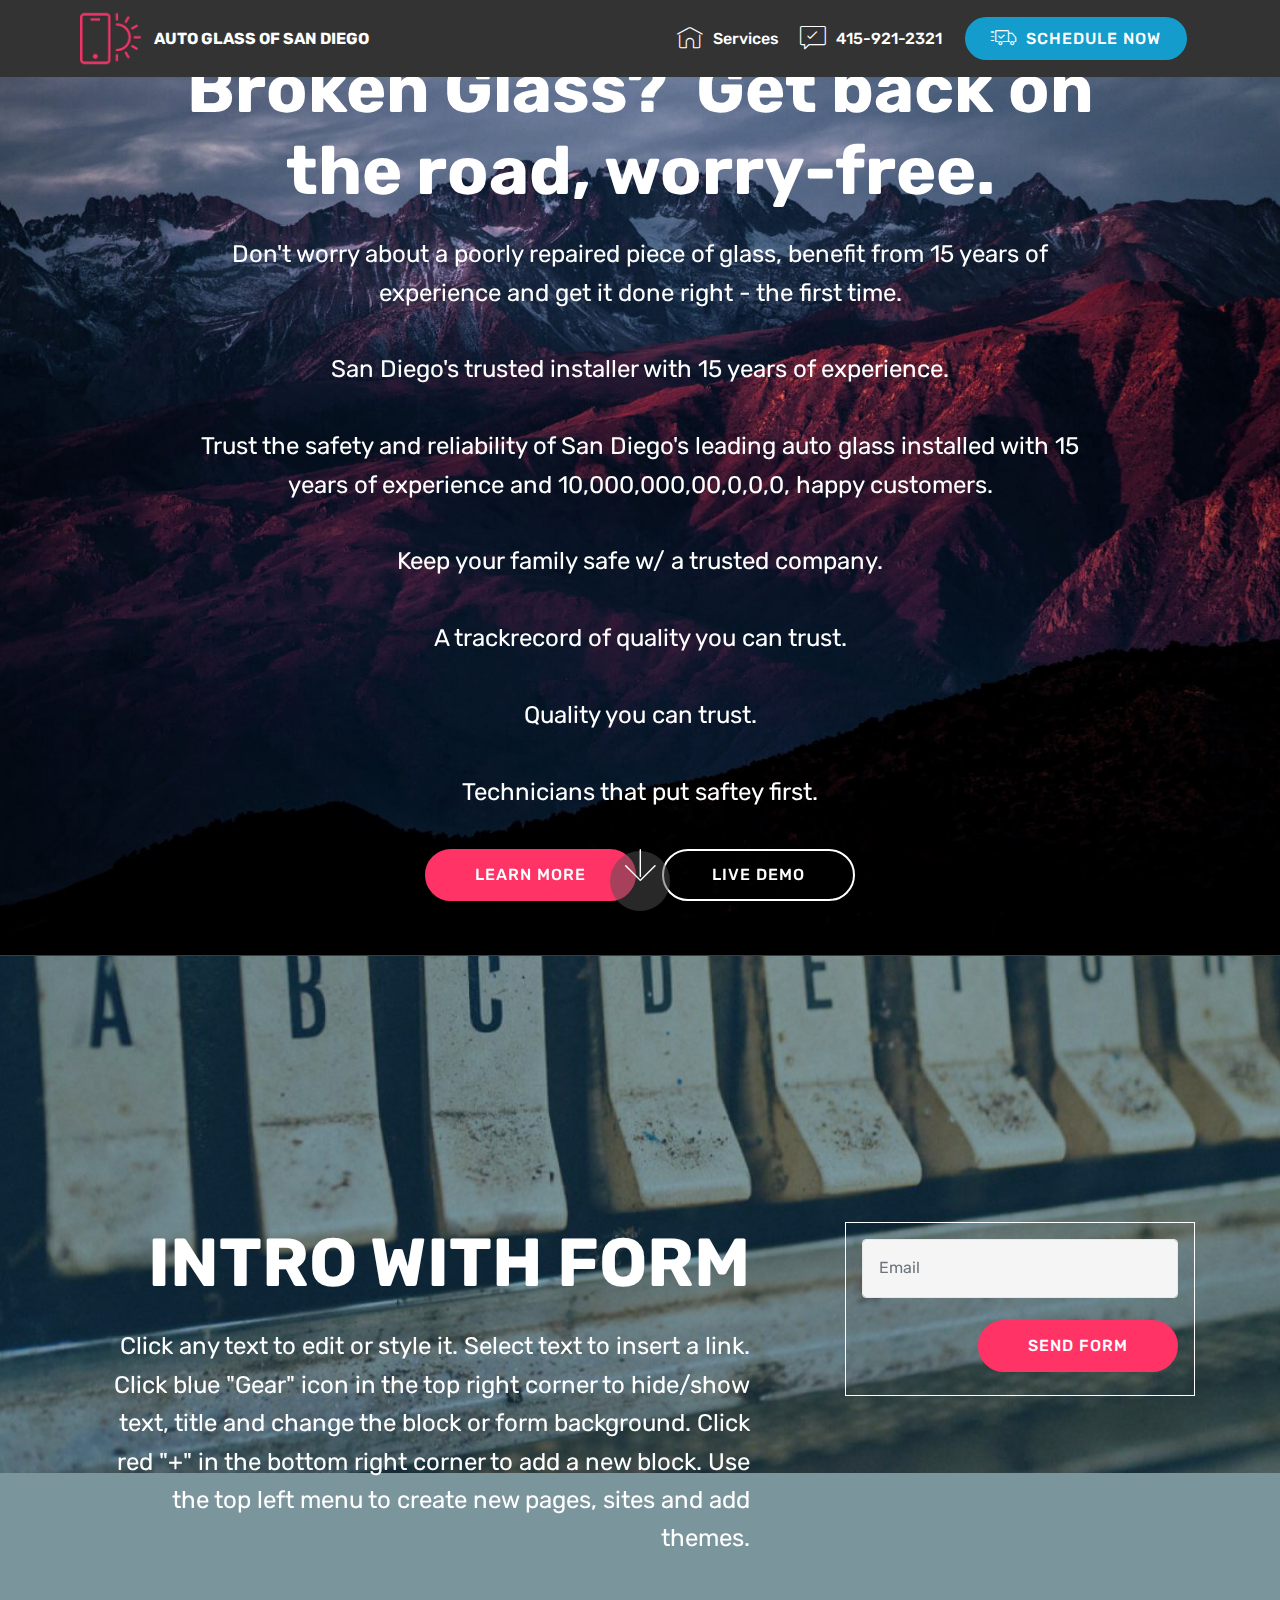
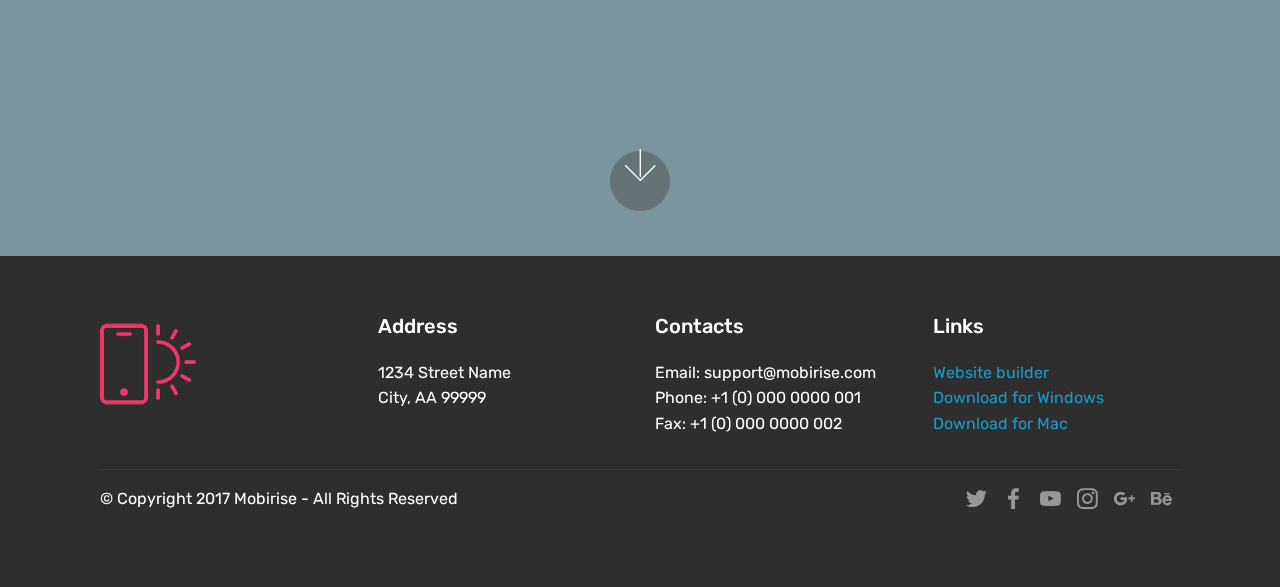
==== commit 34d894fc: "create github pages" ====
--- a/index.html
+++ b/index.html
@@ -48,27 +48,21 @@
             </div>
         </div>
         <div class="collapse navbar-collapse" id="navbarSupportedContent">
-            <ul class="navbar-nav nav-dropdown" data-app-modern-menu="true">
-                <li class="nav-item">
+            <ul class="navbar-nav nav-dropdown" data-app-modern-menu="true"><li class="nav-item">
                     <a class="nav-link link text-white display-4" href="https://mobirise.com">
                         <span class="mbri-home mbr-iconfont mbr-iconfont-btn"></span>
                         Services
                     </a>
                 </li>
-                <li class="nav-item">
-                    <a class="nav-link link text-white display-4" href="https://mobirise.com">
-                        <span class="mbri-search mbr-iconfont mbr-iconfont-btn"></span>
-                        About Us
-                    </a>
-                </li>
-            </ul>
+                <li class="nav-item"><a class="nav-link link text-white display-4" href="https://mobirise.com"><span class="mbri-cust-feedback mbr-iconfont mbr-iconfont-btn"></span>
+                        415-921-2321</a></li></ul>
             <div class="navbar-buttons mbr-section-btn"><a class="btn btn-sm btn-primary display-4" href="https://mobirise.com"><span class="mbri-delivery mbr-iconfont mbr-iconfont-btn"></span>
                     SCHEDULE NOW</a></div>
         </div>
     </nav>
 </section>
 
-<section class="engine"><a href="https://mobirise.info/j">website templates</a></section><section class="cid-qTkA127IK8 mbr-fullscreen mbr-parallax-background" id="header2-1">
+<section class="engine"><a href="https://mobirise.info/c">website builder</a></section><section class="cid-qTkA127IK8 mbr-fullscreen mbr-parallax-background" id="header2-1">
 
     
 
@@ -114,7 +108,7 @@
     <div class="form-container">
         <div class="media-container-column" data-form-type="formoid">
             <div data-form-alert="" hidden="" class="align-center">Thanks for filling out the form!</div>
-            <form class="mbr-form" action="https://mobirise.com/" method="post" data-form-title="Mobirise Form"><input type="hidden" name="email" data-form-email="true" value="3e4WrwAV7sE/ID0/mLafmsdgfVovtnR/vdT2NYlxgsZrg+glhoU1zg0TauRGoYJUmxl0u4r6JF0BddhbuCt4TTZa78RKH15uLAjTuZH1myWaLC6P91YH27KJwqN+ARvd">
+            <form class="mbr-form" action="https://mobirise.com/" method="post" data-form-title="Mobirise Form"><input type="hidden" name="email" data-form-email="true" value="jTIfwMJ7+nvszF/YELxYdese+J+HsMl5REBc0lXHw4E8djTDeLeGmB0Ko8tKebSyHbHJx8a1/zxsBhyQk42C/uNYYK308TITbTWQ+inG7Z/GxMjM76zQx4lxc76Bw4Ir">
                 
                 <div data-for="email">
                     <div class="form-group">
